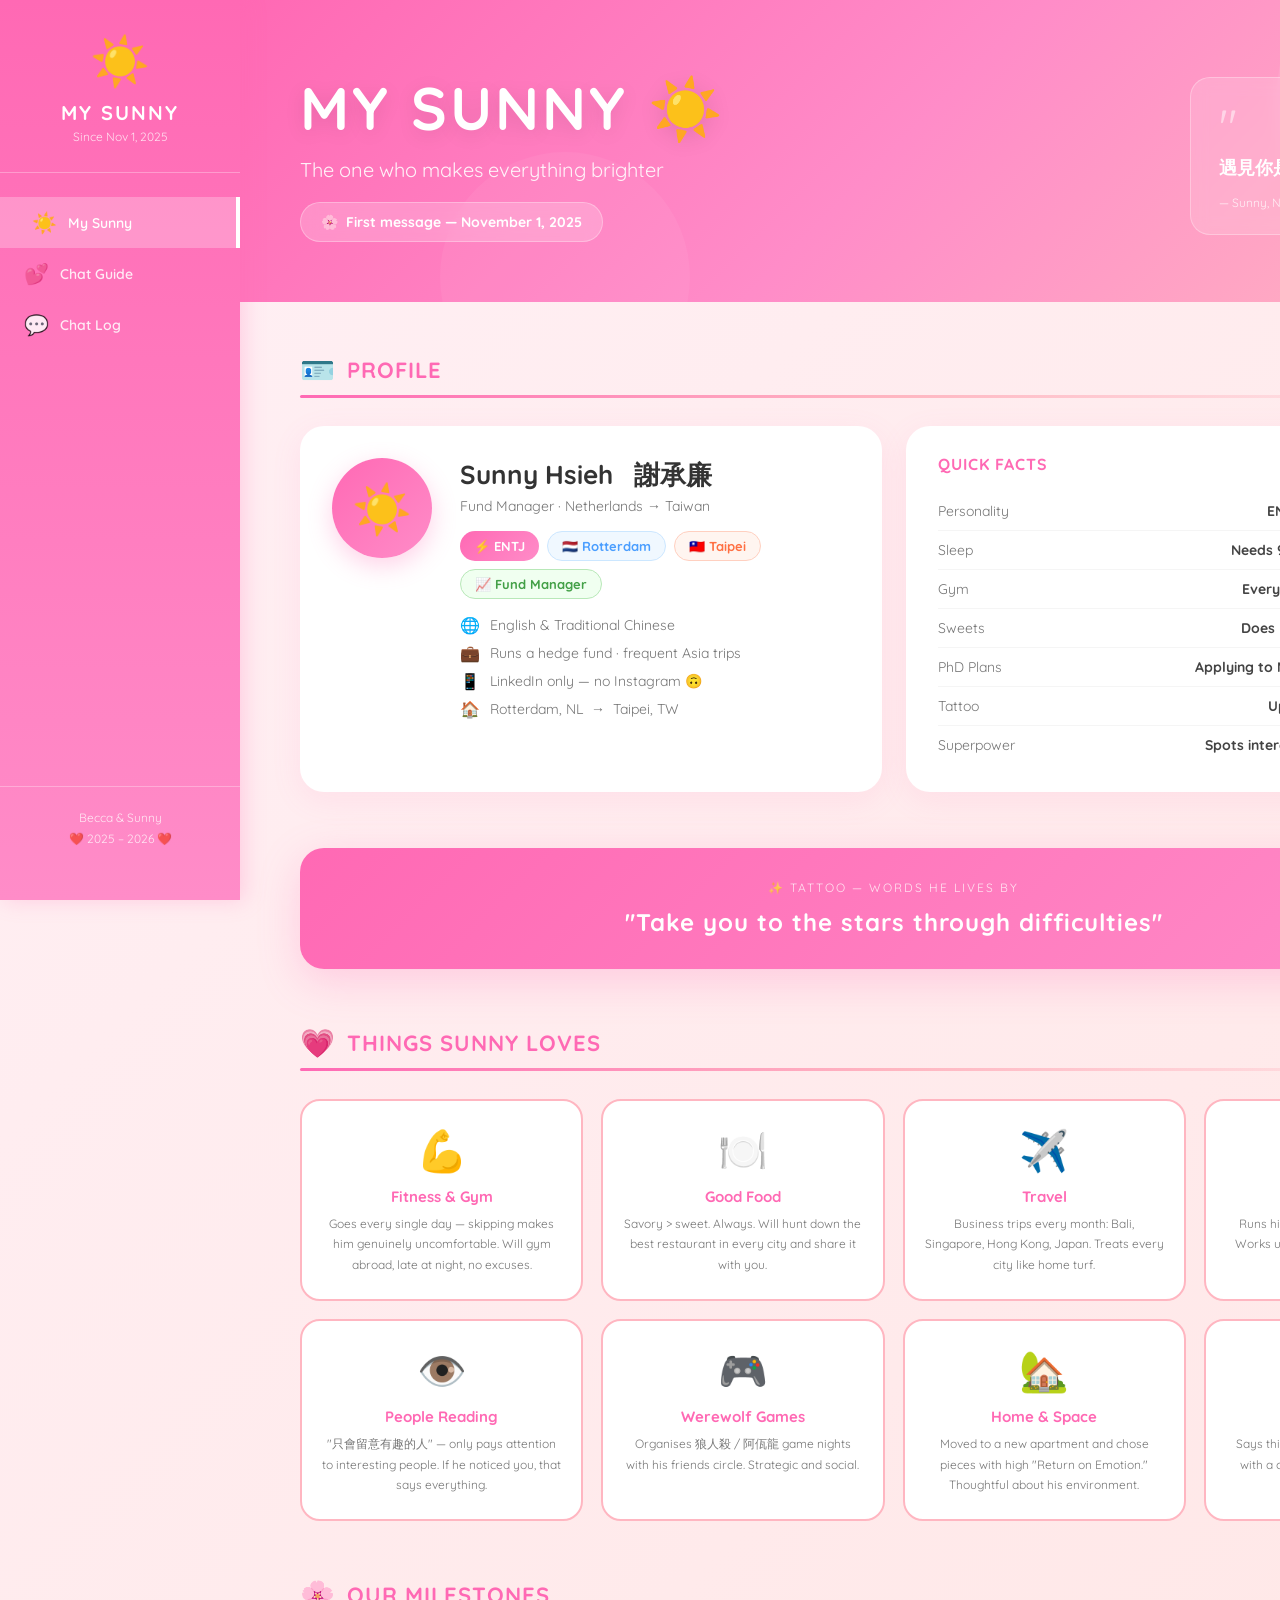
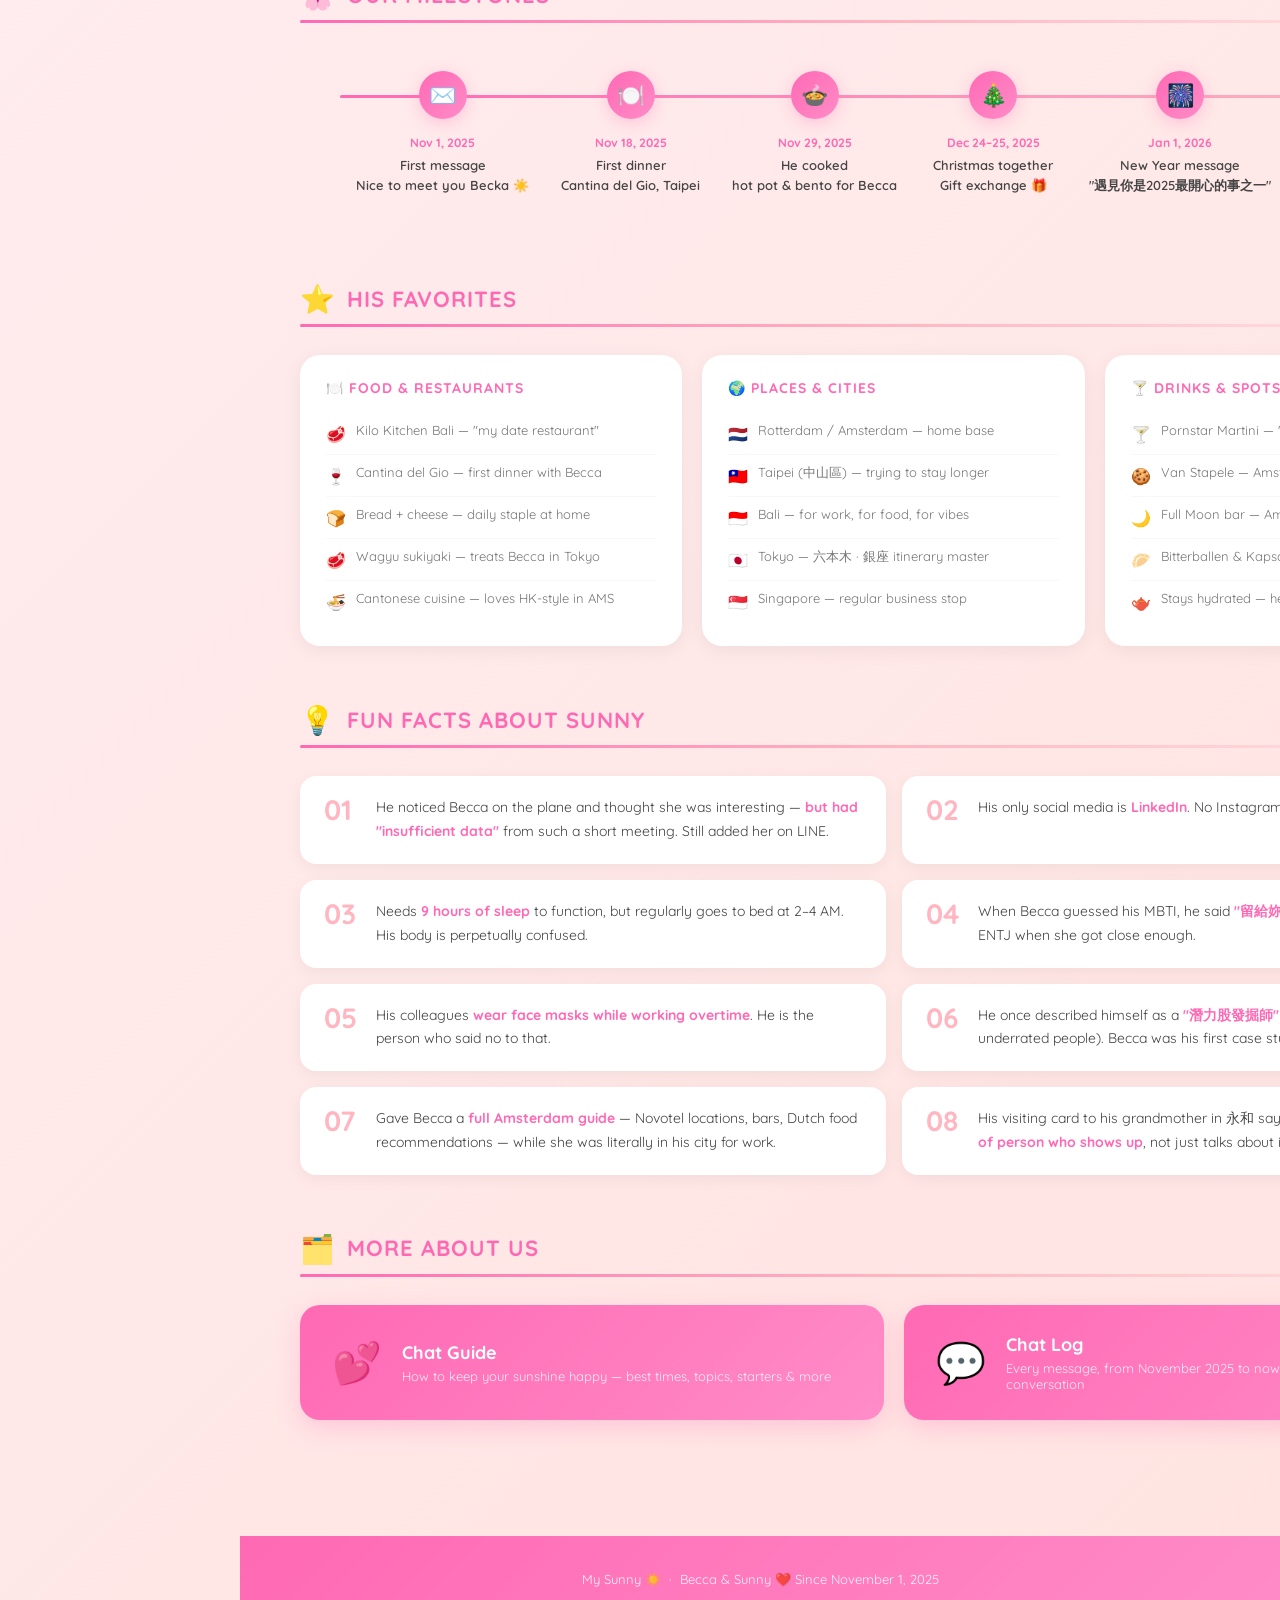
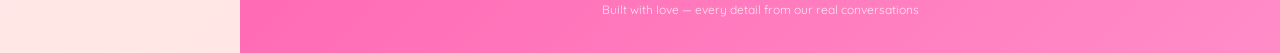
==== my-sunny.html @ cf632bdb "Add My Sunny profile, chat log viewer, and cross-page navigation - my-sunny.html: landing page "My S" ====
<!DOCTYPE html>
<html lang="zh-TW">
<head>
    <meta charset="UTF-8">
    <title>My Sunny ☀️</title>
    <link rel="preconnect" href="https://fonts.googleapis.com">
    <link href="https://fonts.googleapis.com/css2?family=Quicksand:wght@400;600;700&family=Fredoka:wght@400;600;700&display=swap" rel="stylesheet">
    <style>
        *, *::before, *::after { margin: 0; padding: 0; box-sizing: border-box; }

        :root {
            --pink:      #ff69b4;
            --pink-light:#ffb6c1;
            --pink-pale: #fff0f5;
            --pink-dark: #e05599;
            --sidebar-w: 240px;
            --text:      #444;
            --text-light:#777;
        }

        html { scroll-behavior: smooth; }

        body {
            font-family: 'Quicksand', 'Fredoka', sans-serif;
            background: linear-gradient(135deg, #fff0f5 0%, #ffe4e1 100%);
            min-height: 100vh;
            color: var(--text);
        }

        .layout { display: flex; min-height: 100vh; }

        /* ─── SIDEBAR ─── */
        .sidebar {
            width: var(--sidebar-w);
            position: fixed;
            top: 0; left: 0;
            height: 100vh;
            background: linear-gradient(180deg, #ff69b4 0%, #ff8cc8 100%);
            display: flex;
            flex-direction: column;
            padding: 30px 0;
            z-index: 100;
            box-shadow: 4px 0 20px rgba(255,105,180,.25);
        }

        .sidebar-logo {
            text-align: center;
            padding: 0 20px 28px;
            border-bottom: 1px solid rgba(255,255,255,.3);
        }

        .sidebar-logo .sun {
            font-size: 48px;
            display: inline-block;
            animation: spin 10s linear infinite;
        }

        @keyframes spin { to { transform: rotate(360deg); } }

        .sidebar-logo h2 {
            color: white;
            font-size: 20px;
            font-weight: 700;
            margin-top: 10px;
            letter-spacing: 2px;
        }

        .sidebar-logo p {
            color: rgba(255,255,255,.8);
            font-size: 12px;
            margin-top: 4px;
        }

        .sidebar nav { flex: 1; padding: 24px 0; }

        .nav-link {
            display: flex;
            align-items: center;
            gap: 12px;
            padding: 13px 24px;
            color: rgba(255,255,255,.85);
            text-decoration: none;
            font-size: 14px;
            font-weight: 600;
            transition: background .2s, color .2s, padding-left .2s;
        }

        .nav-link:hover, .nav-link.active {
            background: rgba(255,255,255,.2);
            color: white;
            padding-left: 32px;
        }

        .nav-link.active {
            background: rgba(255,255,255,.25);
            border-right: 4px solid white;
        }

        .nav-link .icon { font-size: 20px; width: 24px; text-align: center; flex-shrink: 0; }

        .sidebar-footer {
            padding: 20px;
            text-align: center;
            border-top: 1px solid rgba(255,255,255,.3);
        }

        .sidebar-footer p { color: rgba(255,255,255,.8); font-size: 12px; line-height: 1.8; }

        /* ─── MAIN ─── */
        .main {
            margin-left: var(--sidebar-w);
            flex: 1;
            padding: 0 0 60px;
        }

        /* ─── HERO ─── */
        .hero {
            background: linear-gradient(135deg, #ff69b4 0%, #ff8cc8 50%, #ffb6c1 100%);
            padding: 70px 60px 60px;
            color: white;
            position: relative;
            overflow: hidden;
        }

        .hero::before {
            content: '';
            position: absolute;
            top: -80px; right: -80px;
            width: 350px; height: 350px;
            background: rgba(255,255,255,.08);
            border-radius: 50%;
        }

        .hero::after {
            content: '';
            position: absolute;
            bottom: -100px; left: 200px;
            width: 250px; height: 250px;
            background: rgba(255,255,255,.05);
            border-radius: 50%;
        }

        .hero-inner {
            position: relative;
            z-index: 1;
            display: flex;
            align-items: center;
            justify-content: space-between;
            gap: 40px;
        }

        .hero-text h1 {
            font-size: 60px;
            font-weight: 700;
            letter-spacing: 3px;
            margin-bottom: 12px;
            text-shadow: 0 4px 20px rgba(0,0,0,.1);
        }

        .hero-text .tagline {
            font-size: 20px;
            opacity: .9;
            margin-bottom: 20px;
        }

        .since-badge {
            display: inline-flex;
            align-items: center;
            gap: 8px;
            background: rgba(255,255,255,.2);
            border: 1px solid rgba(255,255,255,.3);
            border-radius: 50px;
            padding: 10px 20px;
            font-size: 14px;
            font-weight: 700;
            backdrop-filter: blur(8px);
        }

        .quote-card {
            background: rgba(255,255,255,.15);
            border: 1px solid rgba(255,255,255,.3);
            border-radius: 20px;
            padding: 24px 28px;
            max-width: 380px;
            backdrop-filter: blur(8px);
            flex-shrink: 0;
        }

        .quote-card .quote-mark { font-size: 48px; line-height: 1; opacity: .5; }
        .quote-card .quote-text { font-size: 18px; font-weight: 600; line-height: 1.6; margin: 4px 0 12px; }
        .quote-card .quote-attr { font-size: 12px; opacity: .8; }

        /* ─── CONTENT ─── */
        .content { padding: 50px 60px 0; }

        .section { margin-bottom: 56px; scroll-margin-top: 20px; }

        .section-header {
            display: flex;
            align-items: center;
            gap: 12px;
            margin-bottom: 8px;
        }

        .section-header .icon { font-size: 28px; }

        .section-header h2 {
            font-size: 22px;
            font-weight: 700;
            color: var(--pink);
            text-transform: uppercase;
            letter-spacing: 1px;
        }

        .divider {
            height: 3px;
            background: linear-gradient(90deg, var(--pink), var(--pink-light), transparent);
            border-radius: 2px;
            margin-bottom: 28px;
        }

        /* ─── PROFILE CARD ─── */
        .profile-grid {
            display: grid;
            grid-template-columns: 1fr 1fr;
            gap: 24px;
        }

        .profile-main {
            background: white;
            border-radius: 24px;
            padding: 32px;
            display: flex;
            gap: 28px;
            align-items: flex-start;
            box-shadow: 0 8px 30px rgba(255,105,180,.1);
        }

        .profile-avatar {
            width: 100px;
            height: 100px;
            border-radius: 50%;
            background: linear-gradient(135deg, #ff69b4, #ff8cc8);
            display: flex;
            align-items: center;
            justify-content: center;
            font-size: 48px;
            flex-shrink: 0;
            box-shadow: 0 8px 24px rgba(255,105,180,.3);
        }

        .profile-info h3 {
            font-size: 26px;
            font-weight: 700;
            color: #333;
            margin-bottom: 4px;
        }

        .profile-info .subtitle {
            font-size: 14px;
            color: var(--text-light);
            margin-bottom: 16px;
        }

        .badge-row {
            display: flex;
            flex-wrap: wrap;
            gap: 8px;
            margin-bottom: 16px;
        }

        .badge {
            display: inline-flex;
            align-items: center;
            gap: 6px;
            padding: 6px 14px;
            border-radius: 50px;
            font-size: 13px;
            font-weight: 700;
        }

        .badge-entj { background: linear-gradient(135deg, #ff69b4, #ff8cc8); color: white; }
        .badge-nl   { background: #f0f8ff; color: #4a9eff; border: 1px solid #cce7ff; }
        .badge-tw   { background: #fff5f0; color: #ff7043; border: 1px solid #ffd0c0; }
        .badge-fund { background: #f0fff0; color: #43a047; border: 1px solid #b8e8b8; }

        .profile-detail-row {
            display: flex;
            align-items: center;
            gap: 10px;
            font-size: 14px;
            color: var(--text-light);
            margin-bottom: 8px;
        }

        .profile-detail-row .d-icon { font-size: 16px; width: 20px; }

        /* Quick facts card */
        .facts-card {
            background: white;
            border-radius: 24px;
            padding: 28px 32px;
            box-shadow: 0 8px 30px rgba(255,105,180,.1);
        }

        .facts-card h4 {
            font-size: 16px;
            font-weight: 700;
            color: var(--pink);
            margin-bottom: 18px;
            text-transform: uppercase;
            letter-spacing: 1px;
        }

        .fact-row {
            display: flex;
            justify-content: space-between;
            align-items: center;
            padding: 10px 0;
            border-bottom: 1px solid #f5f5f5;
            font-size: 14px;
        }

        .fact-row:last-child { border-bottom: none; }
        .fact-label { color: var(--text-light); }
        .fact-value { font-weight: 700; color: var(--text); text-align: right; }

        /* ─── TATTOO QUOTE ─── */
        .tattoo-banner {
            background: linear-gradient(135deg, #ff69b4, #ff8cc8);
            border-radius: 24px;
            padding: 32px 40px;
            color: white;
            text-align: center;
            margin-bottom: 56px;
            box-shadow: 0 12px 40px rgba(255,105,180,.25);
        }

        .tattoo-banner .label { font-size: 12px; opacity: .8; letter-spacing: 2px; text-transform: uppercase; margin-bottom: 12px; }
        .tattoo-banner .quote { font-size: 24px; font-weight: 700; letter-spacing: 1px; }

        /* ─── LOVES GRID ─── */
        .loves-grid {
            display: grid;
            grid-template-columns: repeat(4, 1fr);
            gap: 18px;
        }

        .love-card {
            background: white;
            border: 2px solid var(--pink-light);
            border-radius: 20px;
            padding: 24px 20px;
            text-align: center;
            transition: transform .25s, box-shadow .25s;
        }

        .love-card:hover {
            transform: translateY(-6px);
            box-shadow: 0 12px 32px rgba(255,105,180,.18);
        }

        .love-card .love-emoji { font-size: 40px; margin-bottom: 12px; }
        .love-card .love-title { font-size: 15px; font-weight: 700; color: var(--pink); margin-bottom: 8px; }
        .love-card .love-desc  { font-size: 12px; color: var(--text-light); line-height: 1.7; }

        /* ─── MILESTONE TIMELINE ─── */
        .timeline-wrap {
            position: relative;
            overflow-x: auto;
            padding: 20px 0 30px;
        }

        .timeline-track {
            display: flex;
            gap: 0;
            min-width: max-content;
            position: relative;
            padding: 0 40px;
        }

        .timeline-track::before {
            content: '';
            position: absolute;
            top: 24px;
            left: 40px; right: 40px;
            height: 3px;
            background: linear-gradient(90deg, var(--pink), var(--pink-light));
            border-radius: 2px;
        }

        .milestone {
            display: flex;
            flex-direction: column;
            align-items: center;
            min-width: 160px;
            padding: 0 16px;
            position: relative;
        }

        .milestone-dot {
            width: 48px;
            height: 48px;
            border-radius: 50%;
            background: linear-gradient(135deg, #ff69b4, #ff8cc8);
            display: flex;
            align-items: center;
            justify-content: center;
            font-size: 22px;
            box-shadow: 0 4px 16px rgba(255,105,180,.3);
            position: relative;
            z-index: 1;
            margin-bottom: 16px;
            transition: transform .2s;
        }

        .milestone:hover .milestone-dot { transform: scale(1.15); }

        .milestone-date {
            font-size: 12px;
            font-weight: 700;
            color: var(--pink);
            margin-bottom: 6px;
            text-align: center;
        }

        .milestone-text {
            font-size: 13px;
            font-weight: 600;
            color: var(--text);
            text-align: center;
            line-height: 1.5;
        }

        /* ─── FAVORITES ─── */
        .fav-grid {
            display: grid;
            grid-template-columns: repeat(3, 1fr);
            gap: 20px;
        }

        .fav-card {
            background: white;
            border-radius: 20px;
            padding: 24px 26px;
            box-shadow: 0 4px 20px rgba(0,0,0,.06);
            transition: transform .25s, box-shadow .25s;
        }

        .fav-card:hover { transform: translateY(-5px); box-shadow: 0 12px 32px rgba(255,105,180,.15); }

        .fav-card h4 {
            font-size: 14px;
            font-weight: 700;
            color: var(--pink);
            text-transform: uppercase;
            letter-spacing: 1px;
            margin-bottom: 16px;
            display: flex;
            align-items: center;
            gap: 8px;
        }

        .fav-item {
            display: flex;
            align-items: flex-start;
            gap: 10px;
            padding: 8px 0;
            border-bottom: 1px solid #f8f8f8;
            font-size: 13px;
            color: var(--text-light);
            line-height: 1.5;
        }

        .fav-item:last-child { border-bottom: none; }
        .fav-item .fi { font-size: 16px; flex-shrink: 0; margin-top: 1px; }

        /* ─── FUN FACTS ─── */
        .funfacts-grid {
            display: grid;
            grid-template-columns: repeat(2, 1fr);
            gap: 16px;
        }

        .funfact {
            background: white;
            border-radius: 16px;
            padding: 20px 24px;
            display: flex;
            align-items: flex-start;
            gap: 16px;
            box-shadow: 0 4px 16px rgba(0,0,0,.05);
            transition: transform .2s;
        }

        .funfact:hover { transform: translateX(4px); }

        .funfact .num {
            font-size: 28px;
            font-weight: 700;
            color: var(--pink-light);
            line-height: 1;
            flex-shrink: 0;
            min-width: 36px;
        }

        .funfact .text { font-size: 14px; color: var(--text); line-height: 1.7; }
        .funfact .text strong { color: var(--pink); }

        /* ─── NAV CARDS ─── */
        .nav-cards {
            display: grid;
            grid-template-columns: 1fr 1fr;
            gap: 20px;
            margin-top: 8px;
        }

        .nav-card {
            background: linear-gradient(135deg, #ff69b4, #ff8cc8);
            border-radius: 20px;
            padding: 28px 32px;
            color: white;
            text-decoration: none;
            display: flex;
            align-items: center;
            gap: 20px;
            transition: transform .25s, box-shadow .25s;
            box-shadow: 0 8px 24px rgba(255,105,180,.25);
        }

        .nav-card:hover { transform: translateY(-5px); box-shadow: 0 16px 40px rgba(255,105,180,.35); }

        .nav-card .nc-icon { font-size: 40px; }

        .nav-card h3 { font-size: 18px; font-weight: 700; margin-bottom: 4px; }
        .nav-card p  { font-size: 13px; opacity: .85; }

        /* ─── FOOTER ─── */
        footer {
            margin-left: var(--sidebar-w);
            background: linear-gradient(135deg, #ff69b4, #ff8cc8);
            text-align: center;
            padding: 32px;
            color: white;
        }

        footer p { font-size: 13px; opacity: .9; line-height: 1.8; }

        .heart { display: inline-block; animation: beat 1.5s ease-in-out infinite; }
        @keyframes beat { 0%,100%{transform:scale(1)} 50%{transform:scale(1.25)} }
    </style>
</head>
<body>

<div class="layout">

    <!-- ─── SIDEBAR ─── -->
    <aside class="sidebar">
        <div class="sidebar-logo">
            <span class="sun">☀️</span>
            <h2>MY SUNNY</h2>
            <p>Since Nov 1, 2025</p>
        </div>
        <nav>
            <a class="nav-link active" href="my-sunny.html">
                <span class="icon">☀️</span> My Sunny
            </a>
            <a class="nav-link" href="sunny-guide.html">
                <span class="icon">💕</span> Chat Guide
            </a>
            <a class="nav-link" href="chat.html">
                <span class="icon">💬</span> Chat Log
            </a>
        </nav>
        <div class="sidebar-footer">
            <p>Becca &amp; Sunny<br><span class="heart">❤️</span> 2025 – 2026 <span class="heart">❤️</span></p>
        </div>
    </aside>

    <!-- ─── MAIN ─── -->
    <main class="main">

        <!-- HERO -->
        <div class="hero">
            <div class="hero-inner">
                <div class="hero-text">
                    <h1>MY SUNNY ☀️</h1>
                    <p class="tagline">The one who makes everything brighter</p>
                    <div class="since-badge">
                        🌸 &nbsp;First message — November 1, 2025
                    </div>
                </div>
                <div class="quote-card">
                    <div class="quote-mark">"</div>
                    <div class="quote-text">遇見你是2025最開心的事之一</div>
                    <div class="quote-attr">— Sunny, New Year 2026</div>
                </div>
            </div>
        </div>

        <div class="content">

            <!-- PROFILE -->
            <section class="section" id="profile">
                <div class="section-header">
                    <span class="icon">🪪</span>
                    <h2>Profile</h2>
                </div>
                <div class="divider"></div>

                <div class="profile-grid">
                    <div class="profile-main">
                        <div class="profile-avatar">☀️</div>
                        <div class="profile-info">
                            <h3>Sunny Hsieh &nbsp; 謝承廉</h3>
                            <p class="subtitle">Fund Manager · Netherlands → Taiwan</p>
                            <div class="badge-row">
                                <span class="badge badge-entj">⚡ ENTJ</span>
                                <span class="badge badge-nl">🇳🇱 Rotterdam</span>
                                <span class="badge badge-tw">🇹🇼 Taipei</span>
                                <span class="badge badge-fund">📈 Fund Manager</span>
                            </div>
                            <div class="profile-detail-row">
                                <span class="d-icon">🌐</span>
                                <span>English &amp; Traditional Chinese</span>
                            </div>
                            <div class="profile-detail-row">
                                <span class="d-icon">💼</span>
                                <span>Runs a hedge fund · frequent Asia trips</span>
                            </div>
                            <div class="profile-detail-row">
                                <span class="d-icon">📱</span>
                                <span>LinkedIn only — no Instagram 🙃</span>
                            </div>
                            <div class="profile-detail-row">
                                <span class="d-icon">🏠</span>
                                <span>Rotterdam, NL &nbsp;→&nbsp; Taipei, TW</span>
                            </div>
                        </div>
                    </div>

                    <div class="facts-card">
                        <h4>Quick Facts</h4>
                        <div class="fact-row">
                            <span class="fact-label">Personality</span>
                            <span class="fact-value">ENTJ — The Commander ⚡</span>
                        </div>
                        <div class="fact-row">
                            <span class="fact-label">Sleep</span>
                            <span class="fact-value">Needs 9 hrs · sleeps at 2–4 AM 🌙</span>
                        </div>
                        <div class="fact-row">
                            <span class="fact-label">Gym</span>
                            <span class="fact-value">Every day — non-negotiable 💪</span>
                        </div>
                        <div class="fact-row">
                            <span class="fact-label">Sweets</span>
                            <span class="fact-value">Does NOT eat sweet food 🚫🍰</span>
                        </div>
                        <div class="fact-row">
                            <span class="fact-label">PhD Plans</span>
                            <span class="fact-value">Applying to NTU doctoral program 📚</span>
                        </div>
                        <div class="fact-row">
                            <span class="fact-label">Tattoo</span>
                            <span class="fact-value">Upper body ✨ with a story</span>
                        </div>
                        <div class="fact-row">
                            <span class="fact-label">Superpower</span>
                            <span class="fact-value">Spots interesting people instantly 👁️</span>
                        </div>
                    </div>
                </div>
            </section>

            <!-- TATTOO QUOTE -->
            <div class="tattoo-banner">
                <div class="label">✨ Tattoo — Words he lives by</div>
                <div class="quote">"Take you to the stars through difficulties"</div>
            </div>

            <!-- THINGS HE LOVES -->
            <section class="section" id="loves">
                <div class="section-header">
                    <span class="icon">💗</span>
                    <h2>Things Sunny Loves</h2>
                </div>
                <div class="divider"></div>
                <div class="loves-grid">
                    <div class="love-card">
                        <div class="love-emoji">💪</div>
                        <div class="love-title">Fitness &amp; Gym</div>
                        <div class="love-desc">Goes every single day — skipping makes him genuinely uncomfortable. Will gym abroad, late at night, no excuses.</div>
                    </div>
                    <div class="love-card">
                        <div class="love-emoji">🍽️</div>
                        <div class="love-title">Good Food</div>
                        <div class="love-desc">Savory &gt; sweet. Always. Will hunt down the best restaurant in every city and share it with you.</div>
                    </div>
                    <div class="love-card">
                        <div class="love-emoji">✈️</div>
                        <div class="love-title">Travel</div>
                        <div class="love-desc">Business trips every month: Bali, Singapore, Hong Kong, Japan. Treats every city like home turf.</div>
                    </div>
                    <div class="love-card">
                        <div class="love-emoji">📈</div>
                        <div class="love-title">Work &amp; Ambition</div>
                        <div class="love-desc">Runs his own fund. Applying for a PhD. Works until 2–4 AM regularly. Never not building something.</div>
                    </div>
                    <div class="love-card">
                        <div class="love-emoji">👁️</div>
                        <div class="love-title">People Reading</div>
                        <div class="love-desc">"只會留意有趣的人" — only pays attention to interesting people. If he noticed you, that says everything.</div>
                    </div>
                    <div class="love-card">
                        <div class="love-emoji">🎮</div>
                        <div class="love-title">Werewolf Games</div>
                        <div class="love-desc">Organises 狼人殺 / 阿佤龍 game nights with his friends circle. Strategic and social.</div>
                    </div>
                    <div class="love-card">
                        <div class="love-emoji">🏡</div>
                        <div class="love-title">Home &amp; Space</div>
                        <div class="love-desc">Moved to a new apartment and chose pieces with high "Return on Emotion." Thoughtful about his environment.</div>
                    </div>
                    <div class="love-card">
                        <div class="love-emoji">💡</div>
                        <div class="love-title">Dry Humour</div>
                        <div class="love-desc">Says things like "可能在等妳帶給我快樂" with a completely straight face. Lethal when he's in the mood.</div>
                    </div>
                </div>
            </section>

            <!-- MILESTONES -->
            <section class="section" id="milestones">
                <div class="section-header">
                    <span class="icon">🌸</span>
                    <h2>Our Milestones</h2>
                </div>
                <div class="divider"></div>
                <div class="timeline-wrap">
                    <div class="timeline-track">
                        <div class="milestone">
                            <div class="milestone-dot">✉️</div>
                            <div class="milestone-date">Nov 1, 2025</div>
                            <div class="milestone-text">First message<br>Nice to meet you Becka ☀️</div>
                        </div>
                        <div class="milestone">
                            <div class="milestone-dot">🍽️</div>
                            <div class="milestone-date">Nov 18, 2025</div>
                            <div class="milestone-text">First dinner<br>Cantina del Gio, Taipei</div>
                        </div>
                        <div class="milestone">
                            <div class="milestone-dot">🍲</div>
                            <div class="milestone-date">Nov 29, 2025</div>
                            <div class="milestone-text">He cooked<br>hot pot &amp; bento for Becca</div>
                        </div>
                        <div class="milestone">
                            <div class="milestone-dot">🎄</div>
                            <div class="milestone-date">Dec 24–25, 2025</div>
                            <div class="milestone-text">Christmas together<br>Gift exchange 🎁</div>
                        </div>
                        <div class="milestone">
                            <div class="milestone-dot">🎆</div>
                            <div class="milestone-date">Jan 1, 2026</div>
                            <div class="milestone-text">New Year message<br>"遇見你是2025最開心的事之一"</div>
                        </div>
                        <div class="milestone">
                            <div class="milestone-dot">🗼</div>
                            <div class="milestone-date">Feb 2026</div>
                            <div class="milestone-text">Tokyo trip together<br>六本木· 銀座 · 表參道</div>
                        </div>
                    </div>
                </div>
            </section>

            <!-- HIS FAVORITES -->
            <section class="section" id="favorites">
                <div class="section-header">
                    <span class="icon">⭐</span>
                    <h2>His Favorites</h2>
                </div>
                <div class="divider"></div>
                <div class="fav-grid">
                    <div class="fav-card">
                        <h4>🍽️ Food &amp; Restaurants</h4>
                        <div class="fav-item"><span class="fi">🥩</span> Kilo Kitchen Bali — "my date restaurant"</div>
                        <div class="fav-item"><span class="fi">🍷</span> Cantina del Gio — first dinner with Becca</div>
                        <div class="fav-item"><span class="fi">🍞</span> Bread + cheese — daily staple at home</div>
                        <div class="fav-item"><span class="fi">🥩</span> Wagyu sukiyaki — treats Becca in Tokyo</div>
                        <div class="fav-item"><span class="fi">🍜</span> Cantonese cuisine — loves HK-style in AMS</div>
                    </div>
                    <div class="fav-card">
                        <h4>🌍 Places &amp; Cities</h4>
                        <div class="fav-item"><span class="fi">🇳🇱</span> Rotterdam / Amsterdam — home base</div>
                        <div class="fav-item"><span class="fi">🇹🇼</span> Taipei (中山區) — trying to stay longer</div>
                        <div class="fav-item"><span class="fi">🇮🇩</span> Bali — for work, for food, for vibes</div>
                        <div class="fav-item"><span class="fi">🇯🇵</span> Tokyo — 六本木 · 銀座 itinerary master</div>
                        <div class="fav-item"><span class="fi">🇸🇬</span> Singapore — regular business stop</div>
                    </div>
                    <div class="fav-card">
                        <h4>🍸 Drinks &amp; Spots</h4>
                        <div class="fav-item"><span class="fi">🍸</span> Pornstar Martini — "I know you'll love it"</div>
                        <div class="fav-item"><span class="fi">🍪</span> Van Stapele — Amsterdam's #1 chocolate cookie</div>
                        <div class="fav-item"><span class="fi">🌙</span> Full Moon bar — Amsterdam favourite</div>
                        <div class="fav-item"><span class="fi">🥟</span> Bitterballen &amp; Kapsalon — proper Dutch snacks</div>
                        <div class="fav-item"><span class="fi">🫖</span> Stays hydrated — health-conscious eater</div>
                    </div>
                </div>
            </section>

            <!-- FUN FACTS -->
            <section class="section" id="facts">
                <div class="section-header">
                    <span class="icon">💡</span>
                    <h2>Fun Facts About Sunny</h2>
                </div>
                <div class="divider"></div>
                <div class="funfacts-grid">
                    <div class="funfact">
                        <div class="num">01</div>
                        <div class="text">He noticed Becca on the plane and thought she was interesting — <strong>but had "insufficient data"</strong> from such a short meeting. Still added her on LINE.</div>
                    </div>
                    <div class="funfact">
                        <div class="num">02</div>
                        <div class="text">His only social media is <strong>LinkedIn</strong>. No Instagram. No Facebook. Just lol.</div>
                    </div>
                    <div class="funfact">
                        <div class="num">03</div>
                        <div class="text">Needs <strong>9 hours of sleep</strong> to function, but regularly goes to bed at 2–4 AM. His body is perpetually confused.</div>
                    </div>
                    <div class="funfact">
                        <div class="num">04</div>
                        <div class="text">When Becca guessed his MBTI, he said <strong>"留給妳之後猜"</strong> — then revealed ENTJ when she got close enough.</div>
                    </div>
                    <div class="funfact">
                        <div class="num">05</div>
                        <div class="text">His colleagues <strong>wear face masks while working overtime</strong>. He is the person who said no to that.</div>
                    </div>
                    <div class="funfact">
                        <div class="num">06</div>
                        <div class="text">He once described himself as a <strong>"潛力股發掘師"</strong> (a talent scout for underrated people). Becca was his first case study.</div>
                    </div>
                    <div class="funfact">
                        <div class="num">07</div>
                        <div class="text">Gave Becca a <strong>full Amsterdam guide</strong> — Novotel locations, bars, Dutch food recommendations — while she was literally in his city for work.</div>
                    </div>
                    <div class="funfact">
                        <div class="num">08</div>
                        <div class="text">His visiting card to his grandmother in 永和 says everything: <strong>he's the kind of person who shows up</strong>, not just talks about it.</div>
                    </div>
                </div>
            </section>

            <!-- LINKS -->
            <section class="section" id="links">
                <div class="section-header">
                    <span class="icon">🗂️</span>
                    <h2>More About Us</h2>
                </div>
                <div class="divider"></div>
                <div class="nav-cards">
                    <a class="nav-card" href="sunny-guide.html">
                        <span class="nc-icon">💕</span>
                        <div>
                            <h3>Chat Guide</h3>
                            <p>How to keep your sunshine happy — best times, topics, starters &amp; more</p>
                        </div>
                    </a>
                    <a class="nav-card" href="chat.html">
                        <span class="nc-icon">💬</span>
                        <div>
                            <h3>Chat Log</h3>
                            <p>Every message, from November 2025 to now — browse the full LINE conversation</p>
                        </div>
                    </a>
                </div>
            </section>

        </div><!-- /content -->
    </main>
</div>

<footer>
    <p>My Sunny ☀️ &nbsp;·&nbsp; Becca &amp; Sunny <span class="heart">❤️</span> Since November 1, 2025</p>
    <p style="margin-top:8px; font-size:12px; opacity:.8;">Built with love — every detail from our real conversations</p>
</footer>

</body>
</html>
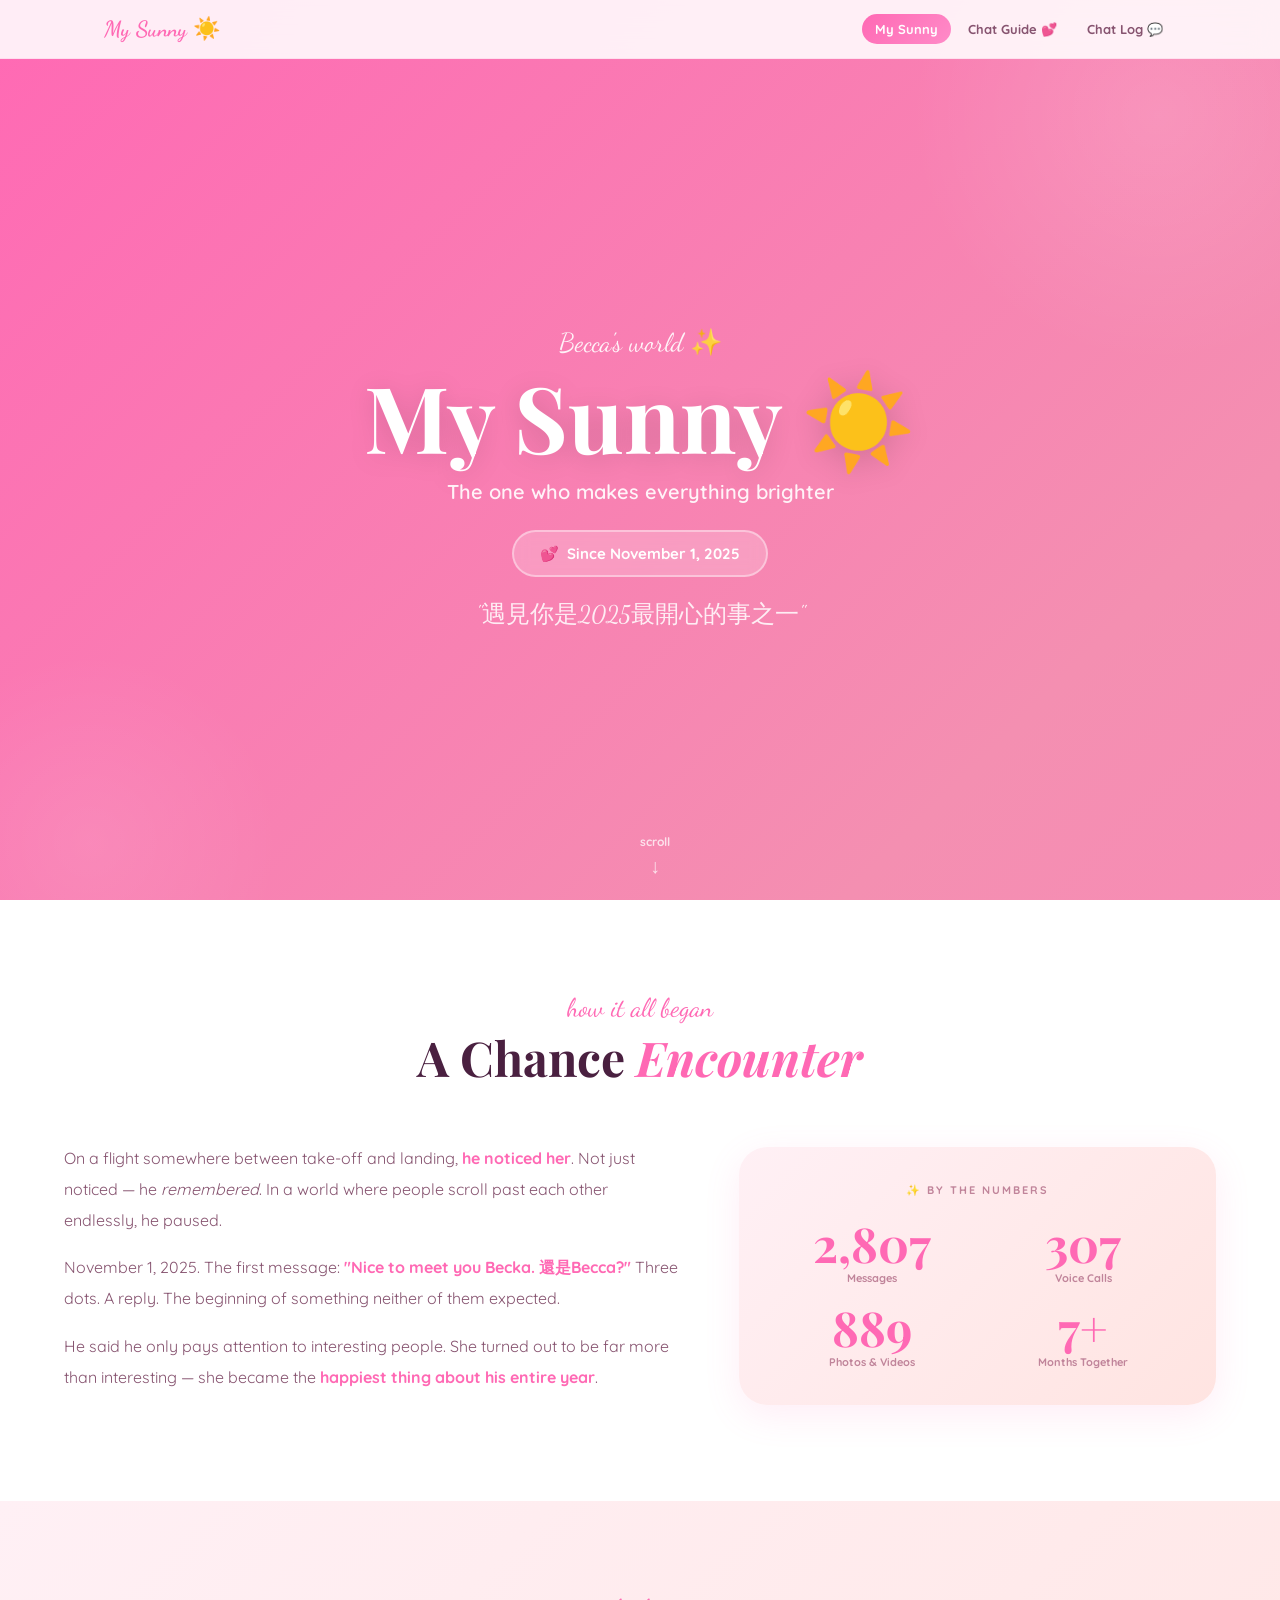
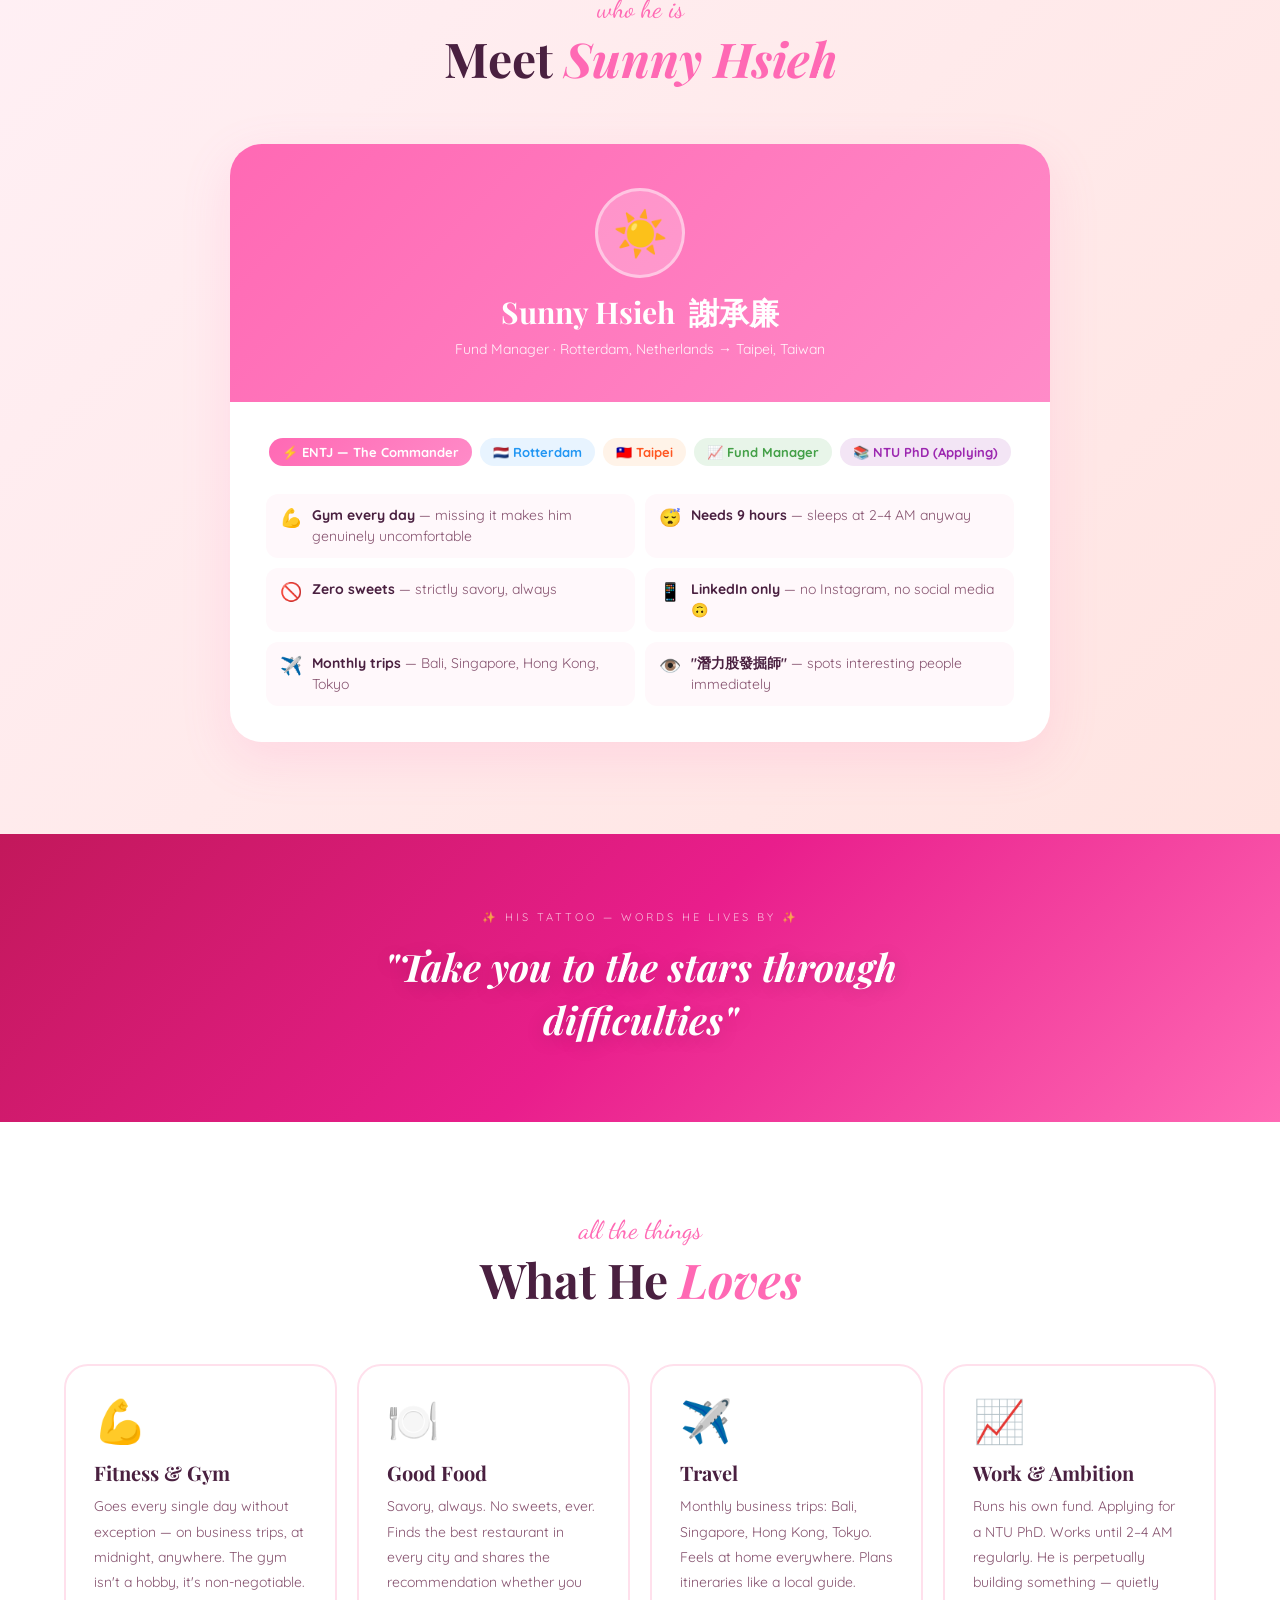
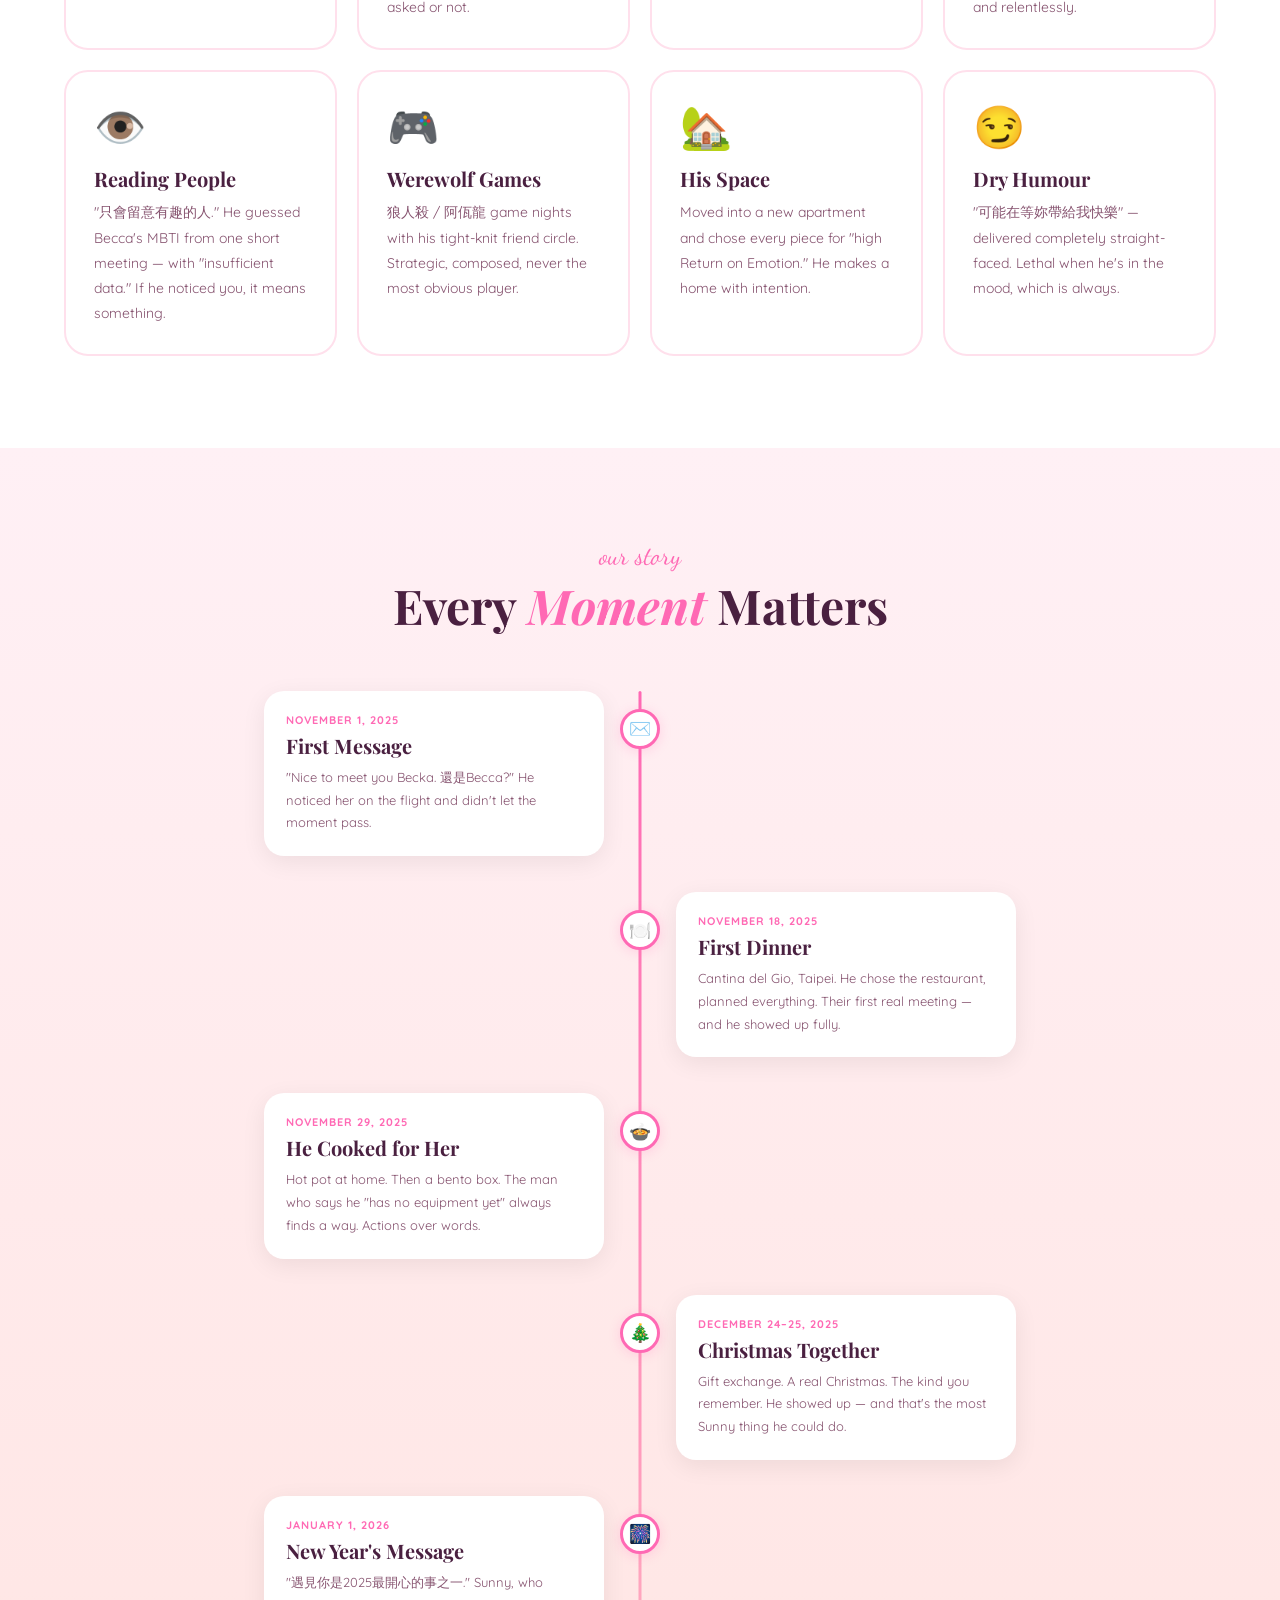
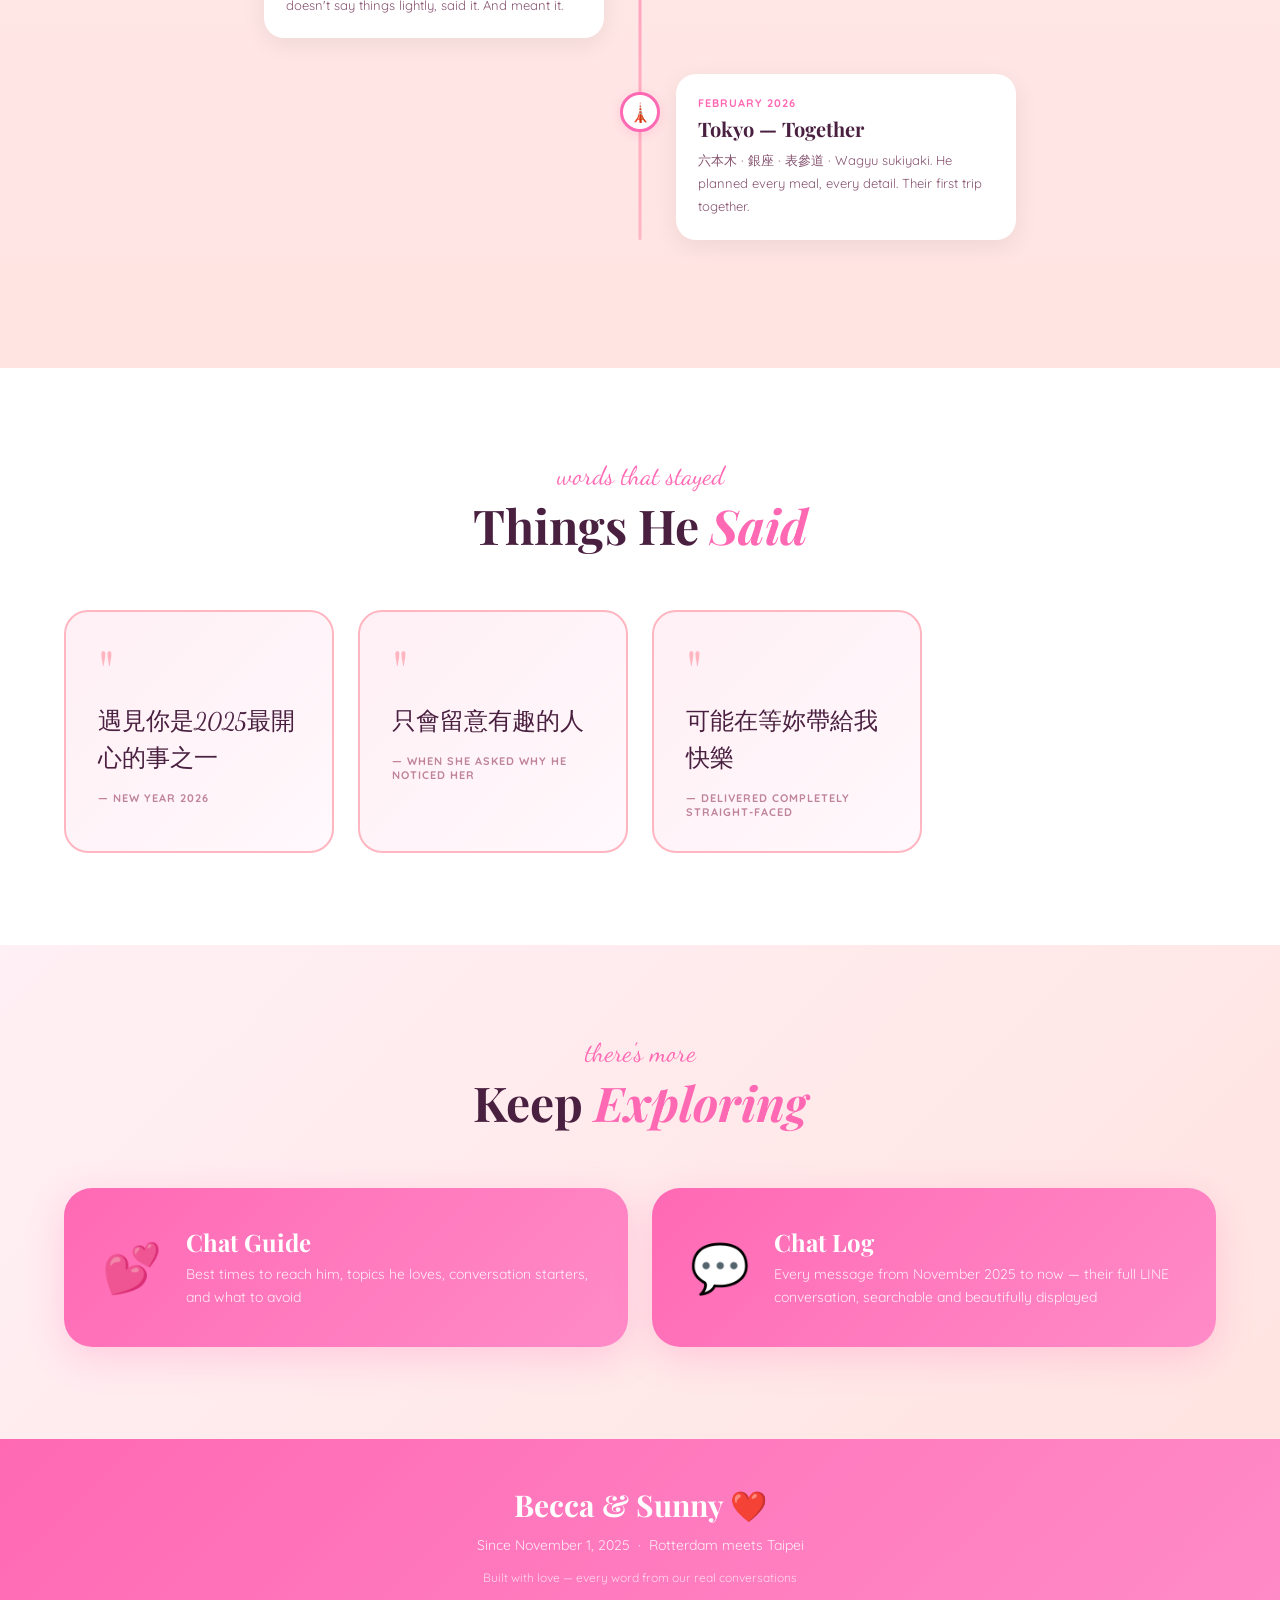
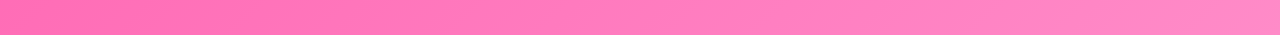
==== commit 73931378: "Redesign my-sunny.html as romantic mobile-friendly webpage Full responsive redesign with: - Animated" ====
--- a/my-sunny.html
+++ b/my-sunny.html
@@ -2,888 +2,836 @@
 <html lang="zh-TW">
 <head>
     <meta charset="UTF-8">
+    <meta name="viewport" content="width=device-width, initial-scale=1.0">
     <title>My Sunny ☀️</title>
     <link rel="preconnect" href="https://fonts.googleapis.com">
-    <link href="https://fonts.googleapis.com/css2?family=Quicksand:wght@400;600;700&family=Fredoka:wght@400;600;700&display=swap" rel="stylesheet">
+    <link href="https://fonts.googleapis.com/css2?family=Playfair+Display:ital,wght@0,400;0,700;1,400;1,700&family=Dancing+Script:wght@600;700&family=Quicksand:wght@400;600;700&display=swap" rel="stylesheet">
     <style>
-        *, *::before, *::after { margin: 0; padding: 0; box-sizing: border-box; }
-
-        :root {
-            --pink:      #ff69b4;
-            --pink-light:#ffb6c1;
-            --pink-pale: #fff0f5;
-            --pink-dark: #e05599;
-            --sidebar-w: 240px;
-            --text:      #444;
-            --text-light:#777;
+    *, *::before, *::after { margin: 0; padding: 0; box-sizing: border-box; }
+
+    :root {
+        --pink:   #FF69B4;
+        --pink2:  #FF8BC8;
+        --pink3:  #FFB6C1;
+        --pink4:  #FFF0F5;
+        --pink5:  #FFE4E1;
+        --deep:   #D63384;
+        --text:   #4A2040;
+        --text2:  #875470;
+        --text3:  #C0849A;
+        --px: clamp(18px, 5vw, 64px);
+    }
+
+    html { scroll-behavior: smooth; }
+
+    body {
+        font-family: 'Quicksand', sans-serif;
+        color: var(--text);
+        background: white;
+        overflow-x: hidden;
+    }
+
+    /* ── Floating hearts ───────────────────────────────── */
+    #fh-wrap {
+        position: fixed; inset: 0;
+        pointer-events: none; z-index: 1; overflow: hidden;
+    }
+    .fh {
+        position: absolute; bottom: -60px;
+        animation: floatUp linear forwards;
+        user-select: none; line-height: 1;
+    }
+    @keyframes floatUp {
+        0%   { transform: translateY(0) rotate(-10deg); opacity: .75; }
+        80%  { opacity: .35; }
+        100% { transform: translateY(-110vh) rotate(10deg); opacity: 0; }
+    }
+
+    /* ── Nav ───────────────────────────────────────────── */
+    .nav {
+        position: fixed; top: 0; left: 0; right: 0; z-index: 200;
+        background: rgba(255,255,255,.88);
+        backdrop-filter: blur(14px); -webkit-backdrop-filter: blur(14px);
+        border-bottom: 1px solid rgba(255,105,180,.12);
+        transition: box-shadow .3s;
+    }
+    .nav.scrolled { box-shadow: 0 4px 20px rgba(255,105,180,.15); }
+
+    .nav-inner {
+        max-width: 1200px; margin: 0 auto;
+        padding: 0 var(--px); height: 58px;
+        display: flex; align-items: center; justify-content: space-between;
+    }
+    .nav-logo {
+        font-family: 'Dancing Script', cursive;
+        font-size: clamp(18px, 4vw, 22px);
+        color: var(--pink); text-decoration: none; font-weight: 700;
+    }
+    .nav-links { display: flex; gap: 4px; }
+    .nav-link {
+        padding: 7px 13px; border-radius: 50px;
+        text-decoration: none; font-size: 13px; font-weight: 700;
+        color: var(--text2); transition: all .2s; white-space: nowrap;
+    }
+    .nav-link:hover { background: var(--pink4); color: var(--pink); }
+    .nav-link.active { background: linear-gradient(135deg, var(--pink), var(--pink2)); color: white; }
+
+    /* hamburger */
+    .hbg {
+        display: none; flex-direction: column; gap: 5px;
+        cursor: pointer; padding: 8px; background: none; border: none;
+    }
+    .hbg span {
+        display: block; width: 22px; height: 2px;
+        background: var(--pink); border-radius: 2px; transition: all .3s;
+    }
+    .hbg.open span:nth-child(1) { transform: rotate(45deg) translate(5px,5px); }
+    .hbg.open span:nth-child(2) { opacity: 0; }
+    .hbg.open span:nth-child(3) { transform: rotate(-45deg) translate(5px,-5px); }
+
+    .mob-menu {
+        display: none; flex-direction: column; gap: 6px;
+        padding: 12px var(--px) 16px;
+        background: rgba(255,255,255,.97);
+        border-bottom: 1px solid rgba(255,105,180,.1);
+    }
+    .mob-menu.open { display: flex; }
+    .mob-menu .nav-link { font-size: 15px; padding: 11px 16px; border-radius: 12px; }
+
+    @media (max-width: 600px) {
+        .nav-links { display: none; }
+        .hbg { display: flex; }
+    }
+
+    /* ── Hero ──────────────────────────────────────────── */
+    .hero {
+        min-height: 100svh;
+        background: linear-gradient(-45deg, #FF69B4, #FF8BC8, #FFB6C1, #FF85C0, #F48FB1, #FF69B4);
+        background-size: 400% 400%;
+        animation: grad 14s ease infinite;
+        display: flex; align-items: center; justify-content: center;
+        text-align: center; position: relative; overflow: hidden;
+        padding: clamp(80px,12vw,120px) var(--px) 60px;
+    }
+    @keyframes grad {
+        0%,100% { background-position: 0% 50%; }
+        50%      { background-position: 100% 50%; }
+    }
+    .hero::before {
+        content: ''; position: absolute;
+        width: clamp(180px,40vw,500px); height: clamp(180px,40vw,500px);
+        background: radial-gradient(circle, rgba(255,255,255,.13) 0%, transparent 70%);
+        border-radius: 50%; top: -15%; right: -10%;
+    }
+    .hero::after {
+        content: ''; position: absolute;
+        width: clamp(140px,30vw,400px); height: clamp(140px,30vw,400px);
+        background: radial-gradient(circle, rgba(255,255,255,.09) 0%, transparent 70%);
+        border-radius: 50%; bottom: -15%; left: -8%;
+    }
+    .hero-c { position: relative; z-index: 2; max-width: 720px; }
+
+    .h-eyebrow {
+        font-family: 'Dancing Script', cursive;
+        font-size: clamp(18px,3.5vw,26px);
+        color: rgba(255,255,255,.9); margin-bottom: 10px;
+        animation: fadeUp .8s .2s both;
+    }
+    .h-title {
+        font-family: 'Playfair Display', serif;
+        font-size: clamp(48px,11vw,92px);
+        font-weight: 700; color: white; line-height: 1.05;
+        text-shadow: 0 4px 28px rgba(0,0,0,.15); margin-bottom: 14px;
+        animation: fadeUp .8s .45s both;
+    }
+    .h-sub {
+        font-size: clamp(15px,2.5vw,20px);
+        color: rgba(255,255,255,.9); font-weight: 600; margin-bottom: 26px;
+        animation: fadeUp .8s .7s both;
+    }
+    .h-badge {
+        display: inline-flex; align-items: center; gap: 8px;
+        background: rgba(255,255,255,.2); border: 2px solid rgba(255,255,255,.4);
+        border-radius: 50px; padding: clamp(9px,1.5vw,12px) clamp(18px,3vw,26px);
+        font-size: clamp(13px,2vw,15px); font-weight: 700; color: white;
+        backdrop-filter: blur(8px); margin-bottom: 20px;
+        animation: fadeUp .8s .95s both;
+    }
+    .h-quote {
+        font-family: 'Dancing Script', cursive;
+        font-size: clamp(18px,3.5vw,24px);
+        color: rgba(255,255,255,.85);
+        animation: fadeUp .8s 1.2s both; line-height: 1.5;
+    }
+    .scroll-cue {
+        position: absolute; bottom: 22px; left: 50%; transform: translateX(-50%);
+        color: rgba(255,255,255,.75); font-size: 12px; font-weight: 700;
+        display: flex; flex-direction: column; align-items: center; gap: 4px;
+        z-index: 2; animation: fadeUp .6s 1.6s both;
+    }
+    .scroll-cue::after {
+        content: '↓'; font-size: 20px;
+        animation: bob 2s ease-in-out infinite;
+    }
+    @keyframes bob { 0%,100%{transform:translateY(0)} 50%{transform:translateY(8px)} }
+    @keyframes fadeUp { from{opacity:0;transform:translateY(28px)} to{opacity:1;transform:translateY(0)} }
+
+    /* ── Reveal on scroll ──────────────────────────────── */
+    .rv, .rv-l, .rv-r {
+        opacity: 0; transition: opacity .8s, transform .8s;
+    }
+    .rv   { transform: translateY(34px); }
+    .rv-l { transform: translateX(-34px); }
+    .rv-r { transform: translateX(34px); }
+    .rv.on, .rv-l.on, .rv-r.on { opacity: 1; transform: none; }
+
+    /* ── Section helpers ───────────────────────────────── */
+    .sec { padding: clamp(52px,9vw,92px) var(--px); }
+    .sec-inner { max-width: 1160px; margin: 0 auto; }
+    .sec-hd { text-align: center; margin-bottom: clamp(32px,5vw,56px); }
+
+    .eyebrow {
+        font-family: 'Dancing Script', cursive;
+        font-size: clamp(20px,3.5vw,26px);
+        color: var(--pink); display: block; margin-bottom: 6px;
+    }
+    .title {
+        font-family: 'Playfair Display', serif;
+        font-size: clamp(28px,5.5vw,48px);
+        font-weight: 700; color: var(--text); line-height: 1.2;
+    }
+    .title em { color: var(--pink); font-style: italic; }
+
+    /* ── How We Met ────────────────────────────────────── */
+    .meet-sec { background: white; }
+
+    .meet-grid {
+        display: grid; gap: clamp(28px,5vw,56px);
+        grid-template-columns: 1fr;
+    }
+    @media (min-width: 700px) {
+        .meet-grid { grid-template-columns: 1.3fr 1fr; align-items: center; }
+    }
+
+    .meet-p {
+        font-size: clamp(14px,1.8vw,16px);
+        color: var(--text2); line-height: 1.95; margin-bottom: 16px;
+    }
+    .meet-p strong { color: var(--pink); }
+
+    .stats-box {
+        background: linear-gradient(135deg, var(--pink4), var(--pink5));
+        border-radius: clamp(16px,3vw,28px);
+        padding: clamp(24px,4vw,36px);
+        box-shadow: 0 10px 36px rgba(255,105,180,.12);
+    }
+    .stats-box h4 {
+        font-size: 11px; text-transform: uppercase; letter-spacing: 2px;
+        color: var(--text3); text-align: center; margin-bottom: 22px;
+    }
+    .stats-grid { display: grid; grid-template-columns: 1fr 1fr; gap: 18px; }
+    .stat-num {
+        font-family: 'Playfair Display', serif;
+        font-size: clamp(34px,6vw,48px);
+        font-weight: 700; color: var(--pink); line-height: 1; text-align: center; margin-bottom: 4px;
+    }
+    .stat-lbl { font-size: 11px; color: var(--text3); font-weight: 700; text-align: center; }
+
+    /* ── Profile ───────────────────────────────────────── */
+    .profile-sec { background: linear-gradient(135deg, var(--pink4), var(--pink5)); }
+
+    .profile-card {
+        background: white; border-radius: clamp(20px,4vw,32px);
+        overflow: hidden;
+        box-shadow: 0 16px 50px rgba(255,105,180,.15);
+        max-width: 820px; margin: 0 auto;
+    }
+    .profile-hd {
+        background: linear-gradient(135deg, var(--pink), var(--pink2));
+        padding: clamp(28px,5vw,44px); text-align: center; color: white;
+    }
+    .p-avatar {
+        width: clamp(68px,14vw,90px); height: clamp(68px,14vw,90px);
+        border-radius: 50%;
+        background: rgba(255,255,255,.22);
+        display: flex; align-items: center; justify-content: center;
+        font-size: clamp(32px,7vw,44px);
+        margin: 0 auto 14px; border: 3px solid rgba(255,255,255,.45);
+    }
+    .profile-hd h2 {
+        font-family: 'Playfair Display', serif;
+        font-size: clamp(20px,4vw,30px); margin-bottom: 5px;
+    }
+    .profile-hd p { font-size: clamp(12px,1.8vw,14px); opacity: .9; }
+
+    .profile-body { padding: clamp(22px,4vw,36px); }
+
+    .badges {
+        display: flex; flex-wrap: wrap; gap: 8px;
+        justify-content: center;
+        margin-bottom: clamp(18px,3vw,28px);
+    }
+    .badge {
+        display: inline-flex; align-items: center; gap: 5px;
+        padding: 6px 13px; border-radius: 50px;
+        font-size: clamp(11px,1.6vw,13px); font-weight: 700;
+    }
+    .b-entj { background: linear-gradient(135deg,var(--pink),var(--pink2)); color: white; }
+    .b-nl   { background: #e8f4ff; color: #2196f3; }
+    .b-tw   { background: #fff3e8; color: #ff5722; }
+    .b-fund { background: #e8f5e9; color: #43a047; }
+    .b-phd  { background: #f3e5f5; color: #9c27b0; }
+
+    .pfacts {
+        display: grid; gap: 10px;
+        grid-template-columns: 1fr;
+    }
+    @media (min-width: 560px) { .pfacts { grid-template-columns: 1fr 1fr; } }
+
+    .pf-row {
+        display: flex; align-items: flex-start; gap: 10px;
+        padding: 11px 14px; background: #fff8fb; border-radius: 12px;
+        font-size: clamp(12px,1.6vw,14px);
+    }
+    .pf-i { font-size: 18px; flex-shrink: 0; margin-top: 1px; }
+    .pf-t { color: var(--text2); line-height: 1.5; }
+    .pf-t strong { color: var(--text); }
+
+    /* ── Tattoo ────────────────────────────────────────── */
+    .tattoo-sec {
+        background: linear-gradient(135deg, #C2185B, #E91E8C, var(--pink));
+        padding: clamp(50px,9vw,76px) var(--px); text-align: center;
+    }
+    .t-label {
+        font-size: 11px; letter-spacing: 3px; text-transform: uppercase;
+        color: rgba(255,255,255,.7); margin-bottom: 16px; display: block;
+    }
+    .t-quote {
+        font-family: 'Playfair Display', serif;
+        font-size: clamp(20px,4.5vw,38px);
+        font-weight: 700; color: white; font-style: italic;
+        line-height: 1.4; max-width: 680px; margin: 0 auto;
+        text-shadow: 0 4px 20px rgba(0,0,0,.15);
+    }
+
+    /* ── Loves ─────────────────────────────────────────── */
+    .loves-sec { background: white; }
+
+    .loves-grid {
+        display: grid; gap: clamp(14px,2.5vw,20px);
+        grid-template-columns: repeat(auto-fill, minmax(240px, 1fr));
+    }
+    .love-card {
+        background: white; border: 2px solid #ffe0ec;
+        border-radius: clamp(16px,3vw,24px);
+        padding: clamp(20px,3.5vw,28px);
+        transition: transform .25s, box-shadow .25s, border-color .25s;
+    }
+    .love-card:hover {
+        transform: translateY(-6px);
+        box-shadow: 0 14px 36px rgba(255,105,180,.18);
+        border-color: var(--pink3);
+    }
+    .love-emoji { font-size: clamp(32px,6vw,42px); margin-bottom: 12px; display: block; }
+    .love-title {
+        font-family: 'Playfair Display', serif;
+        font-size: clamp(16px,2.5vw,20px);
+        font-weight: 700; color: var(--text); margin-bottom: 8px;
+    }
+    .love-desc { font-size: clamp(12px,1.5vw,14px); color: var(--text2); line-height: 1.8; }
+
+    /* ── Milestones ────────────────────────────────────── */
+    .mile-sec { background: linear-gradient(180deg, var(--pink4) 0%, var(--pink5) 100%); }
+
+    .timeline { position: relative; max-width: 900px; margin: 0 auto; }
+
+    /* single-side on mobile */
+    .timeline::before {
+        content: ''; position: absolute; top: 0; bottom: 0; left: 16px;
+        width: 3px;
+        background: linear-gradient(180deg, var(--pink), var(--pink3));
+        border-radius: 2px;
+    }
+
+    .tm-item {
+        display: flex; padding-left: 56px; margin-bottom: 36px; position: relative;
+    }
+
+    .tm-dot {
+        position: absolute; left: 0; top: 16px;
+        transform: translateX(-4px);
+        width: 40px; height: 40px; border-radius: 50%;
+        background: white; border: 3px solid var(--pink);
+        display: flex; align-items: center; justify-content: center;
+        font-size: 18px; z-index: 1;
+        box-shadow: 0 2px 12px rgba(255,105,180,.22);
+        transition: transform .25s, box-shadow .25s;
+    }
+
+    /* alternating on desktop */
+    @media (min-width: 760px) {
+        .timeline::before { left: 50%; transform: translateX(-50%); }
+        .tm-item {
+            justify-content: flex-end;
+            padding-left: 0;
+            padding-right: calc(50% + 36px);
         }
-
-        html { scroll-behavior: smooth; }
-
-        body {
-            font-family: 'Quicksand', 'Fredoka', sans-serif;
-            background: linear-gradient(135deg, #fff0f5 0%, #ffe4e1 100%);
-            min-height: 100vh;
-            color: var(--text);
+        .tm-item.right {
+            justify-content: flex-start;
+            padding-right: 0;
+            padding-left: calc(50% + 36px);
         }
-
-        .layout { display: flex; min-height: 100vh; }
-
-        /* ─── SIDEBAR ─── */
-        .sidebar {
-            width: var(--sidebar-w);
-            position: fixed;
-            top: 0; left: 0;
-            height: 100vh;
-            background: linear-gradient(180deg, #ff69b4 0%, #ff8cc8 100%);
-            display: flex;
-            flex-direction: column;
-            padding: 30px 0;
-            z-index: 100;
-            box-shadow: 4px 0 20px rgba(255,105,180,.25);
+        .tm-dot { left: 50%; transform: translateX(-50%); top: 18px; }
+        .tm-item:hover .tm-dot {
+            transform: translateX(-50%) scale(1.18);
+            box-shadow: 0 0 0 8px rgba(255,105,180,.15);
         }
-
-        .sidebar-logo {
-            text-align: center;
-            padding: 0 20px 28px;
-            border-bottom: 1px solid rgba(255,255,255,.3);
-        }
-
-        .sidebar-logo .sun {
-            font-size: 48px;
-            display: inline-block;
-            animation: spin 10s linear infinite;
-        }
-
-        @keyframes spin { to { transform: rotate(360deg); } }
-
-        .sidebar-logo h2 {
-            color: white;
-            font-size: 20px;
-            font-weight: 700;
-            margin-top: 10px;
-            letter-spacing: 2px;
-        }
-
-        .sidebar-logo p {
-            color: rgba(255,255,255,.8);
-            font-size: 12px;
-            margin-top: 4px;
-        }
-
-        .sidebar nav { flex: 1; padding: 24px 0; }
-
-        .nav-link {
-            display: flex;
-            align-items: center;
-            gap: 12px;
-            padding: 13px 24px;
-            color: rgba(255,255,255,.85);
-            text-decoration: none;
-            font-size: 14px;
-            font-weight: 600;
-            transition: background .2s, color .2s, padding-left .2s;
-        }
-
-        .nav-link:hover, .nav-link.active {
-            background: rgba(255,255,255,.2);
-            color: white;
-            padding-left: 32px;
-        }
-
-        .nav-link.active {
-            background: rgba(255,255,255,.25);
-            border-right: 4px solid white;
-        }
-
-        .nav-link .icon { font-size: 20px; width: 24px; text-align: center; flex-shrink: 0; }
-
-        .sidebar-footer {
-            padding: 20px;
-            text-align: center;
-            border-top: 1px solid rgba(255,255,255,.3);
-        }
-
-        .sidebar-footer p { color: rgba(255,255,255,.8); font-size: 12px; line-height: 1.8; }
-
-        /* ─── MAIN ─── */
-        .main {
-            margin-left: var(--sidebar-w);
-            flex: 1;
-            padding: 0 0 60px;
-        }
-
-        /* ─── HERO ─── */
-        .hero {
-            background: linear-gradient(135deg, #ff69b4 0%, #ff8cc8 50%, #ffb6c1 100%);
-            padding: 70px 60px 60px;
-            color: white;
-            position: relative;
-            overflow: hidden;
-        }
-
-        .hero::before {
-            content: '';
-            position: absolute;
-            top: -80px; right: -80px;
-            width: 350px; height: 350px;
-            background: rgba(255,255,255,.08);
-            border-radius: 50%;
-        }
-
-        .hero::after {
-            content: '';
-            position: absolute;
-            bottom: -100px; left: 200px;
-            width: 250px; height: 250px;
-            background: rgba(255,255,255,.05);
-            border-radius: 50%;
-        }
-
-        .hero-inner {
-            position: relative;
-            z-index: 1;
-            display: flex;
-            align-items: center;
-            justify-content: space-between;
-            gap: 40px;
-        }
-
-        .hero-text h1 {
-            font-size: 60px;
-            font-weight: 700;
-            letter-spacing: 3px;
-            margin-bottom: 12px;
-            text-shadow: 0 4px 20px rgba(0,0,0,.1);
-        }
-
-        .hero-text .tagline {
-            font-size: 20px;
-            opacity: .9;
-            margin-bottom: 20px;
-        }
-
-        .since-badge {
-            display: inline-flex;
-            align-items: center;
-            gap: 8px;
-            background: rgba(255,255,255,.2);
-            border: 1px solid rgba(255,255,255,.3);
-            border-radius: 50px;
-            padding: 10px 20px;
-            font-size: 14px;
-            font-weight: 700;
-            backdrop-filter: blur(8px);
-        }
-
-        .quote-card {
-            background: rgba(255,255,255,.15);
-            border: 1px solid rgba(255,255,255,.3);
-            border-radius: 20px;
-            padding: 24px 28px;
-            max-width: 380px;
-            backdrop-filter: blur(8px);
-            flex-shrink: 0;
-        }
-
-        .quote-card .quote-mark { font-size: 48px; line-height: 1; opacity: .5; }
-        .quote-card .quote-text { font-size: 18px; font-weight: 600; line-height: 1.6; margin: 4px 0 12px; }
-        .quote-card .quote-attr { font-size: 12px; opacity: .8; }
-
-        /* ─── CONTENT ─── */
-        .content { padding: 50px 60px 0; }
-
-        .section { margin-bottom: 56px; scroll-margin-top: 20px; }
-
-        .section-header {
-            display: flex;
-            align-items: center;
-            gap: 12px;
-            margin-bottom: 8px;
-        }
-
-        .section-header .icon { font-size: 28px; }
-
-        .section-header h2 {
-            font-size: 22px;
-            font-weight: 700;
-            color: var(--pink);
-            text-transform: uppercase;
-            letter-spacing: 1px;
-        }
-
-        .divider {
-            height: 3px;
-            background: linear-gradient(90deg, var(--pink), var(--pink-light), transparent);
-            border-radius: 2px;
-            margin-bottom: 28px;
-        }
-
-        /* ─── PROFILE CARD ─── */
-        .profile-grid {
-            display: grid;
-            grid-template-columns: 1fr 1fr;
-            gap: 24px;
-        }
-
-        .profile-main {
-            background: white;
-            border-radius: 24px;
-            padding: 32px;
-            display: flex;
-            gap: 28px;
-            align-items: flex-start;
-            box-shadow: 0 8px 30px rgba(255,105,180,.1);
-        }
-
-        .profile-avatar {
-            width: 100px;
-            height: 100px;
-            border-radius: 50%;
-            background: linear-gradient(135deg, #ff69b4, #ff8cc8);
-            display: flex;
-            align-items: center;
-            justify-content: center;
-            font-size: 48px;
-            flex-shrink: 0;
-            box-shadow: 0 8px 24px rgba(255,105,180,.3);
-        }
-
-        .profile-info h3 {
-            font-size: 26px;
-            font-weight: 700;
-            color: #333;
-            margin-bottom: 4px;
-        }
-
-        .profile-info .subtitle {
-            font-size: 14px;
-            color: var(--text-light);
-            margin-bottom: 16px;
-        }
-
-        .badge-row {
-            display: flex;
-            flex-wrap: wrap;
-            gap: 8px;
-            margin-bottom: 16px;
-        }
-
-        .badge {
-            display: inline-flex;
-            align-items: center;
-            gap: 6px;
-            padding: 6px 14px;
-            border-radius: 50px;
-            font-size: 13px;
-            font-weight: 700;
-        }
-
-        .badge-entj { background: linear-gradient(135deg, #ff69b4, #ff8cc8); color: white; }
-        .badge-nl   { background: #f0f8ff; color: #4a9eff; border: 1px solid #cce7ff; }
-        .badge-tw   { background: #fff5f0; color: #ff7043; border: 1px solid #ffd0c0; }
-        .badge-fund { background: #f0fff0; color: #43a047; border: 1px solid #b8e8b8; }
-
-        .profile-detail-row {
-            display: flex;
-            align-items: center;
-            gap: 10px;
-            font-size: 14px;
-            color: var(--text-light);
-            margin-bottom: 8px;
-        }
-
-        .profile-detail-row .d-icon { font-size: 16px; width: 20px; }
-
-        /* Quick facts card */
-        .facts-card {
-            background: white;
-            border-radius: 24px;
-            padding: 28px 32px;
-            box-shadow: 0 8px 30px rgba(255,105,180,.1);
-        }
-
-        .facts-card h4 {
-            font-size: 16px;
-            font-weight: 700;
-            color: var(--pink);
-            margin-bottom: 18px;
-            text-transform: uppercase;
-            letter-spacing: 1px;
-        }
-
-        .fact-row {
-            display: flex;
-            justify-content: space-between;
-            align-items: center;
-            padding: 10px 0;
-            border-bottom: 1px solid #f5f5f5;
-            font-size: 14px;
-        }
-
-        .fact-row:last-child { border-bottom: none; }
-        .fact-label { color: var(--text-light); }
-        .fact-value { font-weight: 700; color: var(--text); text-align: right; }
-
-        /* ─── TATTOO QUOTE ─── */
-        .tattoo-banner {
-            background: linear-gradient(135deg, #ff69b4, #ff8cc8);
-            border-radius: 24px;
-            padding: 32px 40px;
-            color: white;
-            text-align: center;
-            margin-bottom: 56px;
-            box-shadow: 0 12px 40px rgba(255,105,180,.25);
-        }
-
-        .tattoo-banner .label { font-size: 12px; opacity: .8; letter-spacing: 2px; text-transform: uppercase; margin-bottom: 12px; }
-        .tattoo-banner .quote { font-size: 24px; font-weight: 700; letter-spacing: 1px; }
-
-        /* ─── LOVES GRID ─── */
-        .loves-grid {
-            display: grid;
-            grid-template-columns: repeat(4, 1fr);
-            gap: 18px;
-        }
-
-        .love-card {
-            background: white;
-            border: 2px solid var(--pink-light);
-            border-radius: 20px;
-            padding: 24px 20px;
-            text-align: center;
-            transition: transform .25s, box-shadow .25s;
-        }
-
-        .love-card:hover {
-            transform: translateY(-6px);
-            box-shadow: 0 12px 32px rgba(255,105,180,.18);
-        }
-
-        .love-card .love-emoji { font-size: 40px; margin-bottom: 12px; }
-        .love-card .love-title { font-size: 15px; font-weight: 700; color: var(--pink); margin-bottom: 8px; }
-        .love-card .love-desc  { font-size: 12px; color: var(--text-light); line-height: 1.7; }
-
-        /* ─── MILESTONE TIMELINE ─── */
-        .timeline-wrap {
-            position: relative;
-            overflow-x: auto;
-            padding: 20px 0 30px;
-        }
-
-        .timeline-track {
-            display: flex;
-            gap: 0;
-            min-width: max-content;
-            position: relative;
-            padding: 0 40px;
-        }
-
-        .timeline-track::before {
-            content: '';
-            position: absolute;
-            top: 24px;
-            left: 40px; right: 40px;
-            height: 3px;
-            background: linear-gradient(90deg, var(--pink), var(--pink-light));
-            border-radius: 2px;
-        }
-
-        .milestone {
-            display: flex;
-            flex-direction: column;
-            align-items: center;
-            min-width: 160px;
-            padding: 0 16px;
-            position: relative;
-        }
-
-        .milestone-dot {
-            width: 48px;
-            height: 48px;
-            border-radius: 50%;
-            background: linear-gradient(135deg, #ff69b4, #ff8cc8);
-            display: flex;
-            align-items: center;
-            justify-content: center;
-            font-size: 22px;
-            box-shadow: 0 4px 16px rgba(255,105,180,.3);
-            position: relative;
-            z-index: 1;
-            margin-bottom: 16px;
-            transition: transform .2s;
-        }
-
-        .milestone:hover .milestone-dot { transform: scale(1.15); }
-
-        .milestone-date {
-            font-size: 12px;
-            font-weight: 700;
-            color: var(--pink);
-            margin-bottom: 6px;
-            text-align: center;
-        }
-
-        .milestone-text {
-            font-size: 13px;
-            font-weight: 600;
-            color: var(--text);
-            text-align: center;
-            line-height: 1.5;
-        }
-
-        /* ─── FAVORITES ─── */
-        .fav-grid {
-            display: grid;
-            grid-template-columns: repeat(3, 1fr);
-            gap: 20px;
-        }
-
-        .fav-card {
-            background: white;
-            border-radius: 20px;
-            padding: 24px 26px;
-            box-shadow: 0 4px 20px rgba(0,0,0,.06);
-            transition: transform .25s, box-shadow .25s;
-        }
-
-        .fav-card:hover { transform: translateY(-5px); box-shadow: 0 12px 32px rgba(255,105,180,.15); }
-
-        .fav-card h4 {
-            font-size: 14px;
-            font-weight: 700;
-            color: var(--pink);
-            text-transform: uppercase;
-            letter-spacing: 1px;
-            margin-bottom: 16px;
-            display: flex;
-            align-items: center;
-            gap: 8px;
-        }
-
-        .fav-item {
-            display: flex;
-            align-items: flex-start;
-            gap: 10px;
-            padding: 8px 0;
-            border-bottom: 1px solid #f8f8f8;
-            font-size: 13px;
-            color: var(--text-light);
-            line-height: 1.5;
-        }
-
-        .fav-item:last-child { border-bottom: none; }
-        .fav-item .fi { font-size: 16px; flex-shrink: 0; margin-top: 1px; }
-
-        /* ─── FUN FACTS ─── */
-        .funfacts-grid {
-            display: grid;
-            grid-template-columns: repeat(2, 1fr);
-            gap: 16px;
-        }
-
-        .funfact {
-            background: white;
-            border-radius: 16px;
-            padding: 20px 24px;
-            display: flex;
-            align-items: flex-start;
-            gap: 16px;
-            box-shadow: 0 4px 16px rgba(0,0,0,.05);
-            transition: transform .2s;
-        }
-
-        .funfact:hover { transform: translateX(4px); }
-
-        .funfact .num {
-            font-size: 28px;
-            font-weight: 700;
-            color: var(--pink-light);
-            line-height: 1;
-            flex-shrink: 0;
-            min-width: 36px;
-        }
-
-        .funfact .text { font-size: 14px; color: var(--text); line-height: 1.7; }
-        .funfact .text strong { color: var(--pink); }
-
-        /* ─── NAV CARDS ─── */
-        .nav-cards {
-            display: grid;
-            grid-template-columns: 1fr 1fr;
-            gap: 20px;
-            margin-top: 8px;
-        }
-
-        .nav-card {
-            background: linear-gradient(135deg, #ff69b4, #ff8cc8);
-            border-radius: 20px;
-            padding: 28px 32px;
-            color: white;
-            text-decoration: none;
-            display: flex;
-            align-items: center;
-            gap: 20px;
-            transition: transform .25s, box-shadow .25s;
-            box-shadow: 0 8px 24px rgba(255,105,180,.25);
-        }
-
-        .nav-card:hover { transform: translateY(-5px); box-shadow: 0 16px 40px rgba(255,105,180,.35); }
-
-        .nav-card .nc-icon { font-size: 40px; }
-
-        .nav-card h3 { font-size: 18px; font-weight: 700; margin-bottom: 4px; }
-        .nav-card p  { font-size: 13px; opacity: .85; }
-
-        /* ─── FOOTER ─── */
-        footer {
-            margin-left: var(--sidebar-w);
-            background: linear-gradient(135deg, #ff69b4, #ff8cc8);
-            text-align: center;
-            padding: 32px;
-            color: white;
-        }
-
-        footer p { font-size: 13px; opacity: .9; line-height: 1.8; }
-
-        .heart { display: inline-block; animation: beat 1.5s ease-in-out infinite; }
-        @keyframes beat { 0%,100%{transform:scale(1)} 50%{transform:scale(1.25)} }
+    }
+
+    .tm-card {
+        background: white; border-radius: clamp(16px,2.5vw,20px);
+        padding: clamp(16px,3vw,22px); flex: 1;
+        box-shadow: 0 6px 24px rgba(0,0,0,.07);
+        transition: transform .2s, box-shadow .2s;
+    }
+    @media (min-width: 760px) {
+        .tm-card { flex: none; max-width: 340px; }
+        .tm-item:hover .tm-card { transform: translateY(-4px); box-shadow: 0 12px 32px rgba(255,105,180,.15); }
+    }
+    .tm-date {
+        font-size: 11px; font-weight: 700; color: var(--pink);
+        text-transform: uppercase; letter-spacing: 1px; margin-bottom: 5px;
+    }
+    .tm-title {
+        font-family: 'Playfair Display', serif;
+        font-size: clamp(17px,2.5vw,20px);
+        font-weight: 700; color: var(--text); margin-bottom: 7px;
+    }
+    .tm-text { font-size: clamp(12px,1.5vw,13px); color: var(--text2); line-height: 1.75; }
+
+    /* ── Quotes ────────────────────────────────────────── */
+    .quotes-sec { background: white; }
+
+    .quotes-grid {
+        display: grid; gap: clamp(16px,2.5vw,24px);
+        grid-template-columns: repeat(auto-fill, minmax(260px,1fr));
+    }
+    .qcard {
+        background: linear-gradient(135deg, var(--pink4), #fff8fc);
+        border: 2px solid var(--pink3);
+        border-radius: clamp(16px,3vw,24px);
+        padding: clamp(24px,4vw,32px);
+        transition: transform .25s, box-shadow .25s;
+    }
+    .qcard:hover { transform: translateY(-6px); box-shadow: 0 14px 40px rgba(255,105,180,.18); }
+
+    .qmark {
+        font-family: 'Playfair Display', serif;
+        font-size: 56px; color: var(--pink3); line-height: .9;
+        margin-bottom: 8px; display: block;
+    }
+    .qtext {
+        font-family: 'Dancing Script', cursive;
+        font-size: clamp(19px,3.5vw,24px);
+        color: var(--text); line-height: 1.55; margin-bottom: 14px;
+    }
+    .qctx {
+        font-size: 11px; color: var(--text3);
+        font-weight: 700; text-transform: uppercase; letter-spacing: 1px;
+    }
+
+    /* ── CTA ───────────────────────────────────────────── */
+    .cta-sec { background: linear-gradient(135deg, var(--pink4), var(--pink5)); }
+
+    .cta-grid {
+        display: grid; gap: clamp(16px,3vw,24px);
+        grid-template-columns: 1fr;
+    }
+    @media (min-width: 600px) { .cta-grid { grid-template-columns: 1fr 1fr; } }
+
+    .cta-card {
+        background: linear-gradient(135deg, var(--pink), var(--pink2));
+        border-radius: clamp(18px,3vw,28px);
+        padding: clamp(24px,4vw,38px);
+        color: white; text-decoration: none;
+        display: flex; align-items: center; gap: clamp(14px,3vw,24px);
+        transition: transform .25s, box-shadow .25s;
+        box-shadow: 0 10px 36px rgba(255,105,180,.25);
+    }
+    .cta-card:hover { transform: translateY(-5px); box-shadow: 0 18px 50px rgba(255,105,180,.35); }
+    .cta-icon { font-size: clamp(36px,7vw,48px); flex-shrink: 0; }
+    .cta-card h3 {
+        font-family: 'Playfair Display', serif;
+        font-size: clamp(19px,3vw,24px); font-weight: 700; margin-bottom: 5px;
+    }
+    .cta-card p { font-size: clamp(12px,1.6vw,14px); opacity: .85; line-height: 1.65; }
+
+    /* ── Footer ────────────────────────────────────────── */
+    footer {
+        background: linear-gradient(135deg, var(--pink), var(--pink2));
+        padding: clamp(30px,5vw,46px) var(--px);
+        text-align: center; color: white;
+    }
+    footer h3 {
+        font-family: 'Playfair Display', serif;
+        font-size: clamp(22px,4vw,30px); font-weight: 700; margin-bottom: 8px;
+    }
+    footer p { font-size: clamp(12px,1.8vw,14px); opacity: .85; line-height: 1.85; }
+
+    .heart { display: inline-block; animation: hb 1.5s ease-in-out infinite; }
+    @keyframes hb { 0%,100%{transform:scale(1)} 50%{transform:scale(1.25)} }
     </style>
 </head>
 <body>
 
-<div class="layout">
-
-    <!-- ─── SIDEBAR ─── -->
-    <aside class="sidebar">
-        <div class="sidebar-logo">
-            <span class="sun">☀️</span>
-            <h2>MY SUNNY</h2>
-            <p>Since Nov 1, 2025</p>
-        </div>
-        <nav>
-            <a class="nav-link active" href="my-sunny.html">
-                <span class="icon">☀️</span> My Sunny
+<div id="fh-wrap"></div>
+
+<!-- ── Navigation ─────────────────────────────────────── -->
+<header class="nav" id="nav">
+    <div class="nav-inner">
+        <a class="nav-logo" href="my-sunny.html">My Sunny ☀️</a>
+        <nav class="nav-links">
+            <a class="nav-link active" href="my-sunny.html">My Sunny</a>
+            <a class="nav-link" href="sunny-guide.html">Chat Guide 💕</a>
+            <a class="nav-link" href="chat.html">Chat Log 💬</a>
+        </nav>
+        <button class="hbg" id="hbg" aria-label="Menu">
+            <span></span><span></span><span></span>
+        </button>
+    </div>
+    <nav class="mob-menu" id="mobMenu">
+        <a class="nav-link active" href="my-sunny.html">☀️&nbsp; My Sunny</a>
+        <a class="nav-link" href="sunny-guide.html">💕&nbsp; Chat Guide</a>
+        <a class="nav-link" href="chat.html">💬&nbsp; Chat Log</a>
+    </nav>
+</header>
+
+<!-- ── Hero ───────────────────────────────────────────── -->
+<section class="hero">
+    <div class="hero-c">
+        <div class="h-eyebrow">Becca's world ✨</div>
+        <h1 class="h-title">My Sunny ☀️</h1>
+        <p class="h-sub">The one who makes everything brighter</p>
+        <div class="h-badge">💕 &nbsp;Since November 1, 2025</div>
+        <p class="h-quote">"遇見你是2025最開心的事之一"</p>
+    </div>
+    <div class="scroll-cue">scroll</div>
+</section>
+
+<!-- ── How We Met ─────────────────────────────────────── -->
+<section class="sec meet-sec" id="meet">
+    <div class="sec-inner">
+        <div class="sec-hd rv">
+            <span class="eyebrow">how it all began</span>
+            <h2 class="title">A Chance <em>Encounter</em></h2>
+        </div>
+        <div class="meet-grid">
+            <div class="rv-l">
+                <p class="meet-p">On a flight somewhere between take-off and landing, <strong>he noticed her</strong>. Not just noticed — he <em>remembered</em>. In a world where people scroll past each other endlessly, he paused.</p>
+                <p class="meet-p">November 1, 2025. The first message: <strong>"Nice to meet you Becka. 還是Becca?"</strong> Three dots. A reply. The beginning of something neither of them expected.</p>
+                <p class="meet-p">He said he only pays attention to interesting people. She turned out to be far more than interesting — she became the <strong>happiest thing about his entire year</strong>.</p>
+            </div>
+            <div class="stats-box rv-r">
+                <h4>✨ By the Numbers</h4>
+                <div class="stats-grid">
+                    <div>
+                        <div class="stat-num">2,807</div>
+                        <div class="stat-lbl">Messages</div>
+                    </div>
+                    <div>
+                        <div class="stat-num">307</div>
+                        <div class="stat-lbl">Voice Calls</div>
+                    </div>
+                    <div>
+                        <div class="stat-num">889</div>
+                        <div class="stat-lbl">Photos &amp; Videos</div>
+                    </div>
+                    <div>
+                        <div class="stat-num">7+</div>
+                        <div class="stat-lbl">Months Together</div>
+                    </div>
+                </div>
+            </div>
+        </div>
+    </div>
+</section>
+
+<!-- ── Profile ────────────────────────────────────────── -->
+<section class="sec profile-sec" id="profile">
+    <div class="sec-inner">
+        <div class="sec-hd rv">
+            <span class="eyebrow">who he is</span>
+            <h2 class="title">Meet <em>Sunny Hsieh</em></h2>
+        </div>
+        <div class="profile-card rv">
+            <div class="profile-hd">
+                <div class="p-avatar">☀️</div>
+                <h2>Sunny Hsieh &nbsp;謝承廉</h2>
+                <p>Fund Manager · Rotterdam, Netherlands → Taipei, Taiwan</p>
+            </div>
+            <div class="profile-body">
+                <div class="badges">
+                    <span class="badge b-entj">⚡ ENTJ — The Commander</span>
+                    <span class="badge b-nl">🇳🇱 Rotterdam</span>
+                    <span class="badge b-tw">🇹🇼 Taipei</span>
+                    <span class="badge b-fund">📈 Fund Manager</span>
+                    <span class="badge b-phd">📚 NTU PhD (Applying)</span>
+                </div>
+                <div class="pfacts">
+                    <div class="pf-row"><span class="pf-i">💪</span><div class="pf-t"><strong>Gym every day</strong> — missing it makes him genuinely uncomfortable</div></div>
+                    <div class="pf-row"><span class="pf-i">😴</span><div class="pf-t"><strong>Needs 9 hours</strong> — sleeps at 2–4 AM anyway</div></div>
+                    <div class="pf-row"><span class="pf-i">🚫</span><div class="pf-t"><strong>Zero sweets</strong> — strictly savory, always</div></div>
+                    <div class="pf-row"><span class="pf-i">📱</span><div class="pf-t"><strong>LinkedIn only</strong> — no Instagram, no social media 🙃</div></div>
+                    <div class="pf-row"><span class="pf-i">✈️</span><div class="pf-t"><strong>Monthly trips</strong> — Bali, Singapore, Hong Kong, Tokyo</div></div>
+                    <div class="pf-row"><span class="pf-i">👁️</span><div class="pf-t"><strong>"潛力股發掘師"</strong> — spots interesting people immediately</div></div>
+                </div>
+            </div>
+        </div>
+    </div>
+</section>
+
+<!-- ── Tattoo ──────────────────────────────────────────── -->
+<div class="tattoo-sec rv">
+    <span class="t-label">✨ His Tattoo — Words He Lives By ✨</span>
+    <p class="t-quote">"Take you to the stars through difficulties"</p>
+</div>
+
+<!-- ── Things He Loves ────────────────────────────────── -->
+<section class="sec loves-sec" id="loves">
+    <div class="sec-inner">
+        <div class="sec-hd rv">
+            <span class="eyebrow">all the things</span>
+            <h2 class="title">What He <em>Loves</em></h2>
+        </div>
+        <div class="loves-grid">
+            <div class="love-card rv">
+                <span class="love-emoji">💪</span>
+                <div class="love-title">Fitness &amp; Gym</div>
+                <div class="love-desc">Goes every single day without exception — on business trips, at midnight, anywhere. The gym isn't a hobby, it's non-negotiable.</div>
+            </div>
+            <div class="love-card rv">
+                <span class="love-emoji">🍽️</span>
+                <div class="love-title">Good Food</div>
+                <div class="love-desc">Savory, always. No sweets, ever. Finds the best restaurant in every city and shares the recommendation whether you asked or not.</div>
+            </div>
+            <div class="love-card rv">
+                <span class="love-emoji">✈️</span>
+                <div class="love-title">Travel</div>
+                <div class="love-desc">Monthly business trips: Bali, Singapore, Hong Kong, Tokyo. Feels at home everywhere. Plans itineraries like a local guide.</div>
+            </div>
+            <div class="love-card rv">
+                <span class="love-emoji">📈</span>
+                <div class="love-title">Work &amp; Ambition</div>
+                <div class="love-desc">Runs his own fund. Applying for a NTU PhD. Works until 2–4 AM regularly. He is perpetually building something — quietly and relentlessly.</div>
+            </div>
+            <div class="love-card rv">
+                <span class="love-emoji">👁️</span>
+                <div class="love-title">Reading People</div>
+                <div class="love-desc">"只會留意有趣的人." He guessed Becca's MBTI from one short meeting — with "insufficient data." If he noticed you, it means something.</div>
+            </div>
+            <div class="love-card rv">
+                <span class="love-emoji">🎮</span>
+                <div class="love-title">Werewolf Games</div>
+                <div class="love-desc">狼人殺 / 阿佤龍 game nights with his tight-knit friend circle. Strategic, composed, never the most obvious player.</div>
+            </div>
+            <div class="love-card rv">
+                <span class="love-emoji">🏡</span>
+                <div class="love-title">His Space</div>
+                <div class="love-desc">Moved into a new apartment and chose every piece for "high Return on Emotion." He makes a home with intention.</div>
+            </div>
+            <div class="love-card rv">
+                <span class="love-emoji">😏</span>
+                <div class="love-title">Dry Humour</div>
+                <div class="love-desc">"可能在等妳帶給我快樂" — delivered completely straight-faced. Lethal when he's in the mood, which is always.</div>
+            </div>
+        </div>
+    </div>
+</section>
+
+<!-- ── Milestones ─────────────────────────────────────── -->
+<section class="sec mile-sec" id="milestones">
+    <div class="sec-inner">
+        <div class="sec-hd rv">
+            <span class="eyebrow">our story</span>
+            <h2 class="title">Every <em>Moment</em> Matters</h2>
+        </div>
+
+        <div class="timeline">
+            <div class="tm-item rv-l">
+                <div class="tm-dot">✉️</div>
+                <div class="tm-card">
+                    <div class="tm-date">November 1, 2025</div>
+                    <div class="tm-title">First Message</div>
+                    <div class="tm-text">"Nice to meet you Becka. 還是Becca?" He noticed her on the flight and didn't let the moment pass.</div>
+                </div>
+            </div>
+            <div class="tm-item right rv-r">
+                <div class="tm-dot">🍽️</div>
+                <div class="tm-card">
+                    <div class="tm-date">November 18, 2025</div>
+                    <div class="tm-title">First Dinner</div>
+                    <div class="tm-text">Cantina del Gio, Taipei. He chose the restaurant, planned everything. Their first real meeting — and he showed up fully.</div>
+                </div>
+            </div>
+            <div class="tm-item rv-l">
+                <div class="tm-dot">🍲</div>
+                <div class="tm-card">
+                    <div class="tm-date">November 29, 2025</div>
+                    <div class="tm-title">He Cooked for Her</div>
+                    <div class="tm-text">Hot pot at home. Then a bento box. The man who says he "has no equipment yet" always finds a way. Actions over words.</div>
+                </div>
+            </div>
+            <div class="tm-item right rv-r">
+                <div class="tm-dot">🎄</div>
+                <div class="tm-card">
+                    <div class="tm-date">December 24–25, 2025</div>
+                    <div class="tm-title">Christmas Together</div>
+                    <div class="tm-text">Gift exchange. A real Christmas. The kind you remember. He showed up — and that's the most Sunny thing he could do.</div>
+                </div>
+            </div>
+            <div class="tm-item rv-l">
+                <div class="tm-dot">🎆</div>
+                <div class="tm-card">
+                    <div class="tm-date">January 1, 2026</div>
+                    <div class="tm-title">New Year's Message</div>
+                    <div class="tm-text">"遇見你是2025最開心的事之一." Sunny, who doesn't say things lightly, said it. And meant it.</div>
+                </div>
+            </div>
+            <div class="tm-item right rv-r">
+                <div class="tm-dot">🗼</div>
+                <div class="tm-card">
+                    <div class="tm-date">February 2026</div>
+                    <div class="tm-title">Tokyo — Together</div>
+                    <div class="tm-text">六本木 · 銀座 · 表參道 · Wagyu sukiyaki. He planned every meal, every detail. Their first trip together.</div>
+                </div>
+            </div>
+        </div>
+    </div>
+</section>
+
+<!-- ── Things He Said ─────────────────────────────────── -->
+<section class="sec quotes-sec" id="quotes">
+    <div class="sec-inner">
+        <div class="sec-hd rv">
+            <span class="eyebrow">words that stayed</span>
+            <h2 class="title">Things He <em>Said</em></h2>
+        </div>
+        <div class="quotes-grid">
+            <div class="qcard rv">
+                <span class="qmark">"</span>
+                <div class="qtext">遇見你是2025最開心的事之一</div>
+                <div class="qctx">— New Year 2026</div>
+            </div>
+            <div class="qcard rv">
+                <span class="qmark">"</span>
+                <div class="qtext">只會留意有趣的人</div>
+                <div class="qctx">— when she asked why he noticed her</div>
+            </div>
+            <div class="qcard rv">
+                <span class="qmark">"</span>
+                <div class="qtext">可能在等妳帶給我快樂</div>
+                <div class="qctx">— delivered completely straight-faced</div>
+            </div>
+        </div>
+    </div>
+</section>
+
+<!-- ── Explore More ───────────────────────────────────── -->
+<section class="sec cta-sec" id="more">
+    <div class="sec-inner">
+        <div class="sec-hd rv">
+            <span class="eyebrow">there's more</span>
+            <h2 class="title">Keep <em>Exploring</em></h2>
+        </div>
+        <div class="cta-grid">
+            <a class="cta-card rv-l" href="sunny-guide.html">
+                <span class="cta-icon">💕</span>
+                <div>
+                    <h3>Chat Guide</h3>
+                    <p>Best times to reach him, topics he loves, conversation starters, and what to avoid</p>
+                </div>
             </a>
-            <a class="nav-link" href="sunny-guide.html">
-                <span class="icon">💕</span> Chat Guide
+            <a class="cta-card rv-r" href="chat.html">
+                <span class="cta-icon">💬</span>
+                <div>
+                    <h3>Chat Log</h3>
+                    <p>Every message from November 2025 to now — their full LINE conversation, searchable and beautifully displayed</p>
+                </div>
             </a>
-            <a class="nav-link" href="chat.html">
-                <span class="icon">💬</span> Chat Log
-            </a>
-        </nav>
-        <div class="sidebar-footer">
-            <p>Becca &amp; Sunny<br><span class="heart">❤️</span> 2025 – 2026 <span class="heart">❤️</span></p>
-        </div>
-    </aside>
-
-    <!-- ─── MAIN ─── -->
-    <main class="main">
-
-        <!-- HERO -->
-        <div class="hero">
-            <div class="hero-inner">
-                <div class="hero-text">
-                    <h1>MY SUNNY ☀️</h1>
-                    <p class="tagline">The one who makes everything brighter</p>
-                    <div class="since-badge">
-                        🌸 &nbsp;First message — November 1, 2025
-                    </div>
-                </div>
-                <div class="quote-card">
-                    <div class="quote-mark">"</div>
-                    <div class="quote-text">遇見你是2025最開心的事之一</div>
-                    <div class="quote-attr">— Sunny, New Year 2026</div>
-                </div>
-            </div>
-        </div>
-
-        <div class="content">
-
-            <!-- PROFILE -->
-            <section class="section" id="profile">
-                <div class="section-header">
-                    <span class="icon">🪪</span>
-                    <h2>Profile</h2>
-                </div>
-                <div class="divider"></div>
-
-                <div class="profile-grid">
-                    <div class="profile-main">
-                        <div class="profile-avatar">☀️</div>
-                        <div class="profile-info">
-                            <h3>Sunny Hsieh &nbsp; 謝承廉</h3>
-                            <p class="subtitle">Fund Manager · Netherlands → Taiwan</p>
-                            <div class="badge-row">
-                                <span class="badge badge-entj">⚡ ENTJ</span>
-                                <span class="badge badge-nl">🇳🇱 Rotterdam</span>
-                                <span class="badge badge-tw">🇹🇼 Taipei</span>
-                                <span class="badge badge-fund">📈 Fund Manager</span>
-                            </div>
-                            <div class="profile-detail-row">
-                                <span class="d-icon">🌐</span>
-                                <span>English &amp; Traditional Chinese</span>
-                            </div>
-                            <div class="profile-detail-row">
-                                <span class="d-icon">💼</span>
-                                <span>Runs a hedge fund · frequent Asia trips</span>
-                            </div>
-                            <div class="profile-detail-row">
-                                <span class="d-icon">📱</span>
-                                <span>LinkedIn only — no Instagram 🙃</span>
-                            </div>
-                            <div class="profile-detail-row">
-                                <span class="d-icon">🏠</span>
-                                <span>Rotterdam, NL &nbsp;→&nbsp; Taipei, TW</span>
-                            </div>
-                        </div>
-                    </div>
-
-                    <div class="facts-card">
-                        <h4>Quick Facts</h4>
-                        <div class="fact-row">
-                            <span class="fact-label">Personality</span>
-                            <span class="fact-value">ENTJ — The Commander ⚡</span>
-                        </div>
-                        <div class="fact-row">
-                            <span class="fact-label">Sleep</span>
-                            <span class="fact-value">Needs 9 hrs · sleeps at 2–4 AM 🌙</span>
-                        </div>
-                        <div class="fact-row">
-                            <span class="fact-label">Gym</span>
-                            <span class="fact-value">Every day — non-negotiable 💪</span>
-                        </div>
-                        <div class="fact-row">
-                            <span class="fact-label">Sweets</span>
-                            <span class="fact-value">Does NOT eat sweet food 🚫🍰</span>
-                        </div>
-                        <div class="fact-row">
-                            <span class="fact-label">PhD Plans</span>
-                            <span class="fact-value">Applying to NTU doctoral program 📚</span>
-                        </div>
-                        <div class="fact-row">
-                            <span class="fact-label">Tattoo</span>
-                            <span class="fact-value">Upper body ✨ with a story</span>
-                        </div>
-                        <div class="fact-row">
-                            <span class="fact-label">Superpower</span>
-                            <span class="fact-value">Spots interesting people instantly 👁️</span>
-                        </div>
-                    </div>
-                </div>
-            </section>
-
-            <!-- TATTOO QUOTE -->
-            <div class="tattoo-banner">
-                <div class="label">✨ Tattoo — Words he lives by</div>
-                <div class="quote">"Take you to the stars through difficulties"</div>
-            </div>
-
-            <!-- THINGS HE LOVES -->
-            <section class="section" id="loves">
-                <div class="section-header">
-                    <span class="icon">💗</span>
-                    <h2>Things Sunny Loves</h2>
-                </div>
-                <div class="divider"></div>
-                <div class="loves-grid">
-                    <div class="love-card">
-                        <div class="love-emoji">💪</div>
-                        <div class="love-title">Fitness &amp; Gym</div>
-                        <div class="love-desc">Goes every single day — skipping makes him genuinely uncomfortable. Will gym abroad, late at night, no excuses.</div>
-                    </div>
-                    <div class="love-card">
-                        <div class="love-emoji">🍽️</div>
-                        <div class="love-title">Good Food</div>
-                        <div class="love-desc">Savory &gt; sweet. Always. Will hunt down the best restaurant in every city and share it with you.</div>
-                    </div>
-                    <div class="love-card">
-                        <div class="love-emoji">✈️</div>
-                        <div class="love-title">Travel</div>
-                        <div class="love-desc">Business trips every month: Bali, Singapore, Hong Kong, Japan. Treats every city like home turf.</div>
-                    </div>
-                    <div class="love-card">
-                        <div class="love-emoji">📈</div>
-                        <div class="love-title">Work &amp; Ambition</div>
-                        <div class="love-desc">Runs his own fund. Applying for a PhD. Works until 2–4 AM regularly. Never not building something.</div>
-                    </div>
-                    <div class="love-card">
-                        <div class="love-emoji">👁️</div>
-                        <div class="love-title">People Reading</div>
-                        <div class="love-desc">"只會留意有趣的人" — only pays attention to interesting people. If he noticed you, that says everything.</div>
-                    </div>
-                    <div class="love-card">
-                        <div class="love-emoji">🎮</div>
-                        <div class="love-title">Werewolf Games</div>
-                        <div class="love-desc">Organises 狼人殺 / 阿佤龍 game nights with his friends circle. Strategic and social.</div>
-                    </div>
-                    <div class="love-card">
-                        <div class="love-emoji">🏡</div>
-                        <div class="love-title">Home &amp; Space</div>
-                        <div class="love-desc">Moved to a new apartment and chose pieces with high "Return on Emotion." Thoughtful about his environment.</div>
-                    </div>
-                    <div class="love-card">
-                        <div class="love-emoji">💡</div>
-                        <div class="love-title">Dry Humour</div>
-                        <div class="love-desc">Says things like "可能在等妳帶給我快樂" with a completely straight face. Lethal when he's in the mood.</div>
-                    </div>
-                </div>
-            </section>
-
-            <!-- MILESTONES -->
-            <section class="section" id="milestones">
-                <div class="section-header">
-                    <span class="icon">🌸</span>
-                    <h2>Our Milestones</h2>
-                </div>
-                <div class="divider"></div>
-                <div class="timeline-wrap">
-                    <div class="timeline-track">
-                        <div class="milestone">
-                            <div class="milestone-dot">✉️</div>
-                            <div class="milestone-date">Nov 1, 2025</div>
-                            <div class="milestone-text">First message<br>Nice to meet you Becka ☀️</div>
-                        </div>
-                        <div class="milestone">
-                            <div class="milestone-dot">🍽️</div>
-                            <div class="milestone-date">Nov 18, 2025</div>
-                            <div class="milestone-text">First dinner<br>Cantina del Gio, Taipei</div>
-                        </div>
-                        <div class="milestone">
-                            <div class="milestone-dot">🍲</div>
-                            <div class="milestone-date">Nov 29, 2025</div>
-                            <div class="milestone-text">He cooked<br>hot pot &amp; bento for Becca</div>
-                        </div>
-                        <div class="milestone">
-                            <div class="milestone-dot">🎄</div>
-                            <div class="milestone-date">Dec 24–25, 2025</div>
-                            <div class="milestone-text">Christmas together<br>Gift exchange 🎁</div>
-                        </div>
-                        <div class="milestone">
-                            <div class="milestone-dot">🎆</div>
-                            <div class="milestone-date">Jan 1, 2026</div>
-                            <div class="milestone-text">New Year message<br>"遇見你是2025最開心的事之一"</div>
-                        </div>
-                        <div class="milestone">
-                            <div class="milestone-dot">🗼</div>
-                            <div class="milestone-date">Feb 2026</div>
-                            <div class="milestone-text">Tokyo trip together<br>六本木· 銀座 · 表參道</div>
-                        </div>
-                    </div>
-                </div>
-            </section>
-
-            <!-- HIS FAVORITES -->
-            <section class="section" id="favorites">
-                <div class="section-header">
-                    <span class="icon">⭐</span>
-                    <h2>His Favorites</h2>
-                </div>
-                <div class="divider"></div>
-                <div class="fav-grid">
-                    <div class="fav-card">
-                        <h4>🍽️ Food &amp; Restaurants</h4>
-                        <div class="fav-item"><span class="fi">🥩</span> Kilo Kitchen Bali — "my date restaurant"</div>
-                        <div class="fav-item"><span class="fi">🍷</span> Cantina del Gio — first dinner with Becca</div>
-                        <div class="fav-item"><span class="fi">🍞</span> Bread + cheese — daily staple at home</div>
-                        <div class="fav-item"><span class="fi">🥩</span> Wagyu sukiyaki — treats Becca in Tokyo</div>
-                        <div class="fav-item"><span class="fi">🍜</span> Cantonese cuisine — loves HK-style in AMS</div>
-                    </div>
-                    <div class="fav-card">
-                        <h4>🌍 Places &amp; Cities</h4>
-                        <div class="fav-item"><span class="fi">🇳🇱</span> Rotterdam / Amsterdam — home base</div>
-                        <div class="fav-item"><span class="fi">🇹🇼</span> Taipei (中山區) — trying to stay longer</div>
-                        <div class="fav-item"><span class="fi">🇮🇩</span> Bali — for work, for food, for vibes</div>
-                        <div class="fav-item"><span class="fi">🇯🇵</span> Tokyo — 六本木 · 銀座 itinerary master</div>
-                        <div class="fav-item"><span class="fi">🇸🇬</span> Singapore — regular business stop</div>
-                    </div>
-                    <div class="fav-card">
-                        <h4>🍸 Drinks &amp; Spots</h4>
-                        <div class="fav-item"><span class="fi">🍸</span> Pornstar Martini — "I know you'll love it"</div>
-                        <div class="fav-item"><span class="fi">🍪</span> Van Stapele — Amsterdam's #1 chocolate cookie</div>
-                        <div class="fav-item"><span class="fi">🌙</span> Full Moon bar — Amsterdam favourite</div>
-                        <div class="fav-item"><span class="fi">🥟</span> Bitterballen &amp; Kapsalon — proper Dutch snacks</div>
-                        <div class="fav-item"><span class="fi">🫖</span> Stays hydrated — health-conscious eater</div>
-                    </div>
-                </div>
-            </section>
-
-            <!-- FUN FACTS -->
-            <section class="section" id="facts">
-                <div class="section-header">
-                    <span class="icon">💡</span>
-                    <h2>Fun Facts About Sunny</h2>
-                </div>
-                <div class="divider"></div>
-                <div class="funfacts-grid">
-                    <div class="funfact">
-                        <div class="num">01</div>
-                        <div class="text">He noticed Becca on the plane and thought she was interesting — <strong>but had "insufficient data"</strong> from such a short meeting. Still added her on LINE.</div>
-                    </div>
-                    <div class="funfact">
-                        <div class="num">02</div>
-                        <div class="text">His only social media is <strong>LinkedIn</strong>. No Instagram. No Facebook. Just lol.</div>
-                    </div>
-                    <div class="funfact">
-                        <div class="num">03</div>
-                        <div class="text">Needs <strong>9 hours of sleep</strong> to function, but regularly goes to bed at 2–4 AM. His body is perpetually confused.</div>
-                    </div>
-                    <div class="funfact">
-                        <div class="num">04</div>
-                        <div class="text">When Becca guessed his MBTI, he said <strong>"留給妳之後猜"</strong> — then revealed ENTJ when she got close enough.</div>
-                    </div>
-                    <div class="funfact">
-                        <div class="num">05</div>
-                        <div class="text">His colleagues <strong>wear face masks while working overtime</strong>. He is the person who said no to that.</div>
-                    </div>
-                    <div class="funfact">
-                        <div class="num">06</div>
-                        <div class="text">He once described himself as a <strong>"潛力股發掘師"</strong> (a talent scout for underrated people). Becca was his first case study.</div>
-                    </div>
-                    <div class="funfact">
-                        <div class="num">07</div>
-                        <div class="text">Gave Becca a <strong>full Amsterdam guide</strong> — Novotel locations, bars, Dutch food recommendations — while she was literally in his city for work.</div>
-                    </div>
-                    <div class="funfact">
-                        <div class="num">08</div>
-                        <div class="text">His visiting card to his grandmother in 永和 says everything: <strong>he's the kind of person who shows up</strong>, not just talks about it.</div>
-                    </div>
-                </div>
-            </section>
-
-            <!-- LINKS -->
-            <section class="section" id="links">
-                <div class="section-header">
-                    <span class="icon">🗂️</span>
-                    <h2>More About Us</h2>
-                </div>
-                <div class="divider"></div>
-                <div class="nav-cards">
-                    <a class="nav-card" href="sunny-guide.html">
-                        <span class="nc-icon">💕</span>
-                        <div>
-                            <h3>Chat Guide</h3>
-                            <p>How to keep your sunshine happy — best times, topics, starters &amp; more</p>
-                        </div>
-                    </a>
-                    <a class="nav-card" href="chat.html">
-                        <span class="nc-icon">💬</span>
-                        <div>
-                            <h3>Chat Log</h3>
-                            <p>Every message, from November 2025 to now — browse the full LINE conversation</p>
-                        </div>
-                    </a>
-                </div>
-            </section>
-
-        </div><!-- /content -->
-    </main>
-</div>
-
+        </div>
+    </div>
+</section>
+
+<!-- ── Footer ─────────────────────────────────────────── -->
 <footer>
-    <p>My Sunny ☀️ &nbsp;·&nbsp; Becca &amp; Sunny <span class="heart">❤️</span> Since November 1, 2025</p>
-    <p style="margin-top:8px; font-size:12px; opacity:.8;">Built with love — every detail from our real conversations</p>
+    <h3>Becca &amp; Sunny <span class="heart">❤️</span></h3>
+    <p>Since November 1, 2025 &nbsp;·&nbsp; Rotterdam meets Taipei</p>
+    <p style="margin-top:8px;font-size:12px;opacity:.7;">
+        Built with love — every word from our real conversations
+    </p>
 </footer>
+
+<script>
+// ── Floating hearts ──────────────────────────────────────
+const HEARTS = ['❤️','💕','💗','💓','💞','💝','🌸','✨'];
+const fhWrap = document.getElementById('fh-wrap');
+const mobile = window.innerWidth < 768;
+
+function spawnHeart() {
+    const el = document.createElement('div');
+    el.className = 'fh';
+    el.textContent = HEARTS[Math.floor(Math.random() * HEARTS.length)];
+    el.style.left  = (Math.random() * 96) + 'vw';
+    el.style.fontSize = (mobile ? 10 : 12) + Math.random() * 14 + 'px';
+    const dur = 10 + Math.random() * 12;
+    el.style.animationDuration = dur + 's';
+    el.style.animationDelay   = (Math.random() * 1.5) + 's';
+    fhWrap.appendChild(el);
+    setTimeout(() => el.remove(), (dur + 2) * 1000);
+}
+
+const init = mobile ? 4 : 8;
+for (let i = 0; i < init; i++) setTimeout(spawnHeart, i * 480);
+setInterval(spawnHeart, mobile ? 2200 : 1300);
+
+// ── Scroll reveal ───────────────────────────────────────
+const obs = new IntersectionObserver(entries => {
+    entries.forEach(e => { if (e.isIntersecting) e.target.classList.add('on'); });
+}, { threshold: 0.1 });
+
+// Stagger grid children
+document.querySelectorAll('.loves-grid, .quotes-grid').forEach(grid => {
+    [...grid.children].forEach((child, i) => {
+        child.classList.add('rv');
+        child.style.transitionDelay = (i * 0.1) + 's';
+    });
+});
+
+document.querySelectorAll('.rv, .rv-l, .rv-r').forEach(el => obs.observe(el));
+
+// ── Nav scroll effect ───────────────────────────────────
+const navEl = document.getElementById('nav');
+window.addEventListener('scroll', () => {
+    navEl.classList.toggle('scrolled', window.scrollY > 40);
+}, { passive: true });
+
+// ── Hamburger ───────────────────────────────────────────
+const hbg     = document.getElementById('hbg');
+const mobMenu = document.getElementById('mobMenu');
+
+hbg.addEventListener('click', () => {
+    hbg.classList.toggle('open');
+    mobMenu.classList.toggle('open');
+});
+
+// close on link click
+mobMenu.querySelectorAll('a').forEach(a => {
+    a.addEventListener('click', () => {
+        hbg.classList.remove('open');
+        mobMenu.classList.remove('open');
+    });
+});
+</script>
 
 </body>
 </html>
